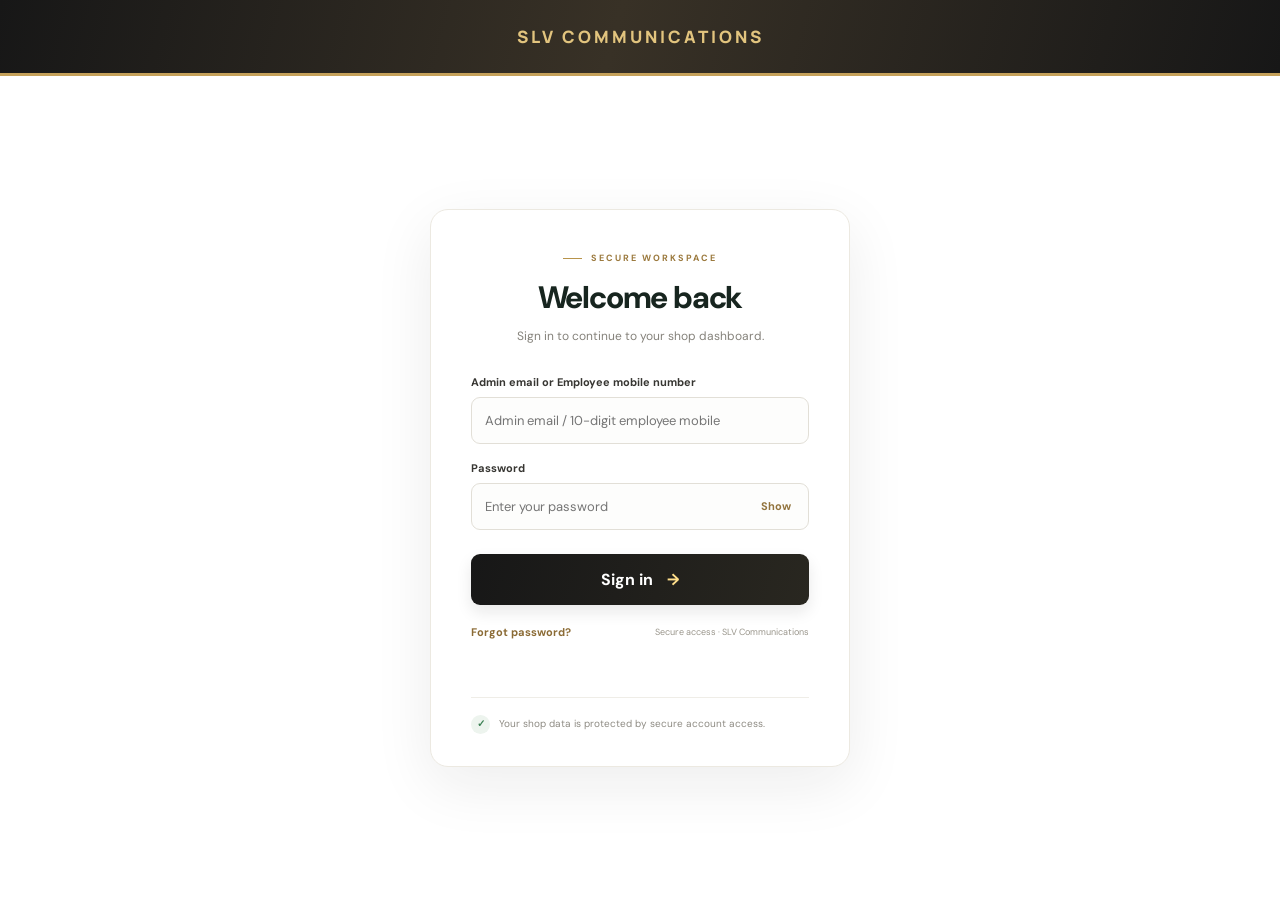
==== index.html @ f5cad755 "Refresh app.js cache version for wallet checkbox UI" ====
<!doctype html>
<html lang="en">
<head>
  <meta charset="utf-8">
  <meta name="viewport" content="width=device-width, initial-scale=1">
  <meta name="theme-color" content="#087b59">
  <title>SLV Shop Manager</title>
  <link rel="preconnect" href="https://fonts.googleapis.com">
  <link rel="preconnect" href="https://fonts.gstatic.com" crossorigin>
  <link href="https://fonts.googleapis.com/css2?family=DM+Sans:wght@400;500;600;700&family=Manrope:wght@500;600;700;800&display=swap" rel="stylesheet">
  <link rel="stylesheet" href="./styles.css">
</head>
<body>
  <main id="login-screen" class="login-shell">
    <section class="login-brand">
      <div class="brand-mark"><span class="brand-line"></span><span>SLV COMMUNICATIONS</span><span class="brand-line"></span></div>
      <div class="brand-copy">
        <div class="eyebrow">SHOP MANAGEMENT SYSTEM</div>
        <h1>One workspace.<br><em>Every service.</em></h1>
        <p>A calmer, faster way to manage billing, wallets and daily shop operations.</p>
      </div>
      <div class="brand-foot">BUILT FOR EVERYDAY BUSINESS</div>
    </section>
    <div class="login-topbar"><span>SLV COMMUNICATIONS</span></div>
    <section class="login-panel">
      <form id="login-form" class="login-card">
        <div class="eyebrow">SECURE WORKSPACE</div>
        <h2>Welcome back</h2>
        <p class="muted">Sign in to continue to your shop dashboard.</p>
        <label for="email">Admin email or Employee mobile number</label>
        <input id="email" type="text" inputmode="text" autocomplete="username" placeholder="Admin email / 10-digit employee mobile" required>
        <label for="password">Password</label>
        <div class="password-wrap"><input id="password" type="password" autocomplete="current-password" placeholder="Enter your password" required><button type="button" id="toggle-password" aria-label="Show password">Show</button></div>
        <button class="primary-btn" type="submit" id="login-btn">Sign in <span>→</span></button>
        <div class="login-actions"><button type="button" id="forgot-password-btn" class="link-btn">Forgot password?</button><span>Secure access · SLV Communications</span></div>
        <div id="login-message" class="message" role="status"></div>
        <div class="login-note">Your shop data is protected by secure account access.</div>
      </form>
    </section>
  </main>

  <main id="app-screen" class="app-shell hidden">
    <aside class="sidebar">
      <div class="sidebar-brand"><div class="brand-symbol">S</div><div><strong>SLV COMMUNICATIONS</strong><small>SHOP MANAGEMENT</small></div></div>
      <div class="nav-label">WORKSPACE</div>
      <button class="nav-item active" data-view="overview"><span>⌂</span> Overview</button>
      <button class="nav-item" data-view="billing"><span>▤</span> Quick Billing</button>
      <button class="nav-item" data-view="quicklinks"><span>↗</span> Quick Links</button>
      <button class="nav-item" data-view="panforms"><span>▧</span> PAN Applications</button>
      <button class="nav-item" data-view="services"><span>▦</span> Services</button>
      <button class="nav-item admin-only" data-view="printoutrates"><span>₹</span> Printout & Xerox Rates</button>
      <div class="nav-label nav-gap">MANAGEMENT</div>
      <button class="nav-item admin-only" data-view="wallets"><span>◉</span> Wallets</button>
      <button class="nav-item admin-only" data-view="employees"><span>♙</span> Employees</button>
      <button class="nav-item admin-only" data-view="walletaccess"><span>◉</span> Wallet Access</button>
      <button class="nav-item admin-only" data-view="reports"><span>▥</span> Reports</button>
      <div class="nav-label nav-gap">SHOP OPERATIONS</div>
      <button class="nav-item" data-view="drawers"><span>▣</span> Cash Drawers</button>
      <button class="nav-item" data-view="attendance"><span>◷</span> Attendance</button>
      <button class="nav-item" data-view="leave"><span>▤</span> Leave</button>
      <button class="nav-item" data-view="payroll"><span>₹</span> Payroll</button>
      <button class="nav-item" data-view="incentives"><span>★</span> Incentives</button>
      <button class="nav-item" data-view="tasks"><span>☑</span> Work Reminders</button>
      <button class="nav-item" data-view="ucl"><span>⌑</span> UCL Codes</button>
      <button class="nav-item admin-only" data-view="announcements"><span>✦</span> Announcements</button>
      <button class="nav-item admin-only" data-view="inventory"><span>▧</span> Inventory</button>
      <button class="nav-item" data-view="expenses"><span>−</span> Expenses</button>
      <button class="nav-item admin-only" data-view="settlement"><span>▥</span> Night Settlement</button>
      <div class="sidebar-bottom"><div class="secure-dot"></div><span>Secure workspace</span></div>
    </aside>
    <section class="main-area">
      <header class="topbar">
        <div class="topbar-heading"><div class="topbar-brand"><span class="topbar-brand-mark">S</span><span>SLV COMMUNICATIONS</span></div><div><div class="eyebrow" id="greeting">GOOD DAY</div><h2 id="page-title">Overview</h2></div></div>
        <div class="user-area"><div class="user-meta"><strong id="user-name">Team member</strong><small id="user-role">Employee</small></div><div class="avatar" id="avatar">S</div><button id="change-password-btn" class="signout-btn">Change password</button><button id="signout-btn" class="signout-btn">Sign out</button></div>
      </header>
      <section id="overview-view" class="view">
        <div class="welcome-row"><div><h1>Your shop, <span>in control.</span></h1><p>Here’s a clear view of today’s operations.</p></div><div class="date-chip" id="today-date"></div></div>
        <div id="employee-announcements" class="employee-announcements"></div>
        <div id="employee-task-reminders" class="employee-announcements"></div>
        <div id="employee-wallets" class="employee-announcements"></div>
        <div id="wallet-alerts" class="employee-announcements"></div>
        <div class="stat-grid">
          <article class="stat-card"><div class="stat-top"><span>Today’s bills</span><span class="stat-icon">▤</span></div><strong id="today-bill-count">0</strong><small id="today-bill-caption">Your billing activity today</small></article>
          <article class="stat-card"><div class="stat-top"><span>Cash position</span><span class="stat-icon">₹</span></div><strong id="cash-position">₹0.00</strong><small id="cash-position-caption">Shop Cash wallet balance</small></article>
          <article class="stat-card"><div class="stat-top"><span>Services active</span><span class="stat-icon">▦</span></div><strong id="service-count">0</strong><small>Available in your workspace</small></article>
        </div>
        <div class="section-heading"><div><h3>Service categories</h3><p>Choose a category to view its services.</p></div></div>
        <div id="category-grid" class="category-grid"><div class="loading-card">Loading categories…</div></div>
        <div class="section-heading service-heading"><div><h3>Services</h3><p id="service-subtitle">Select a category to get started.</p></div><input id="service-search" class="search-input" type="search" placeholder="Search services"></div>
        <div id="service-list" class="service-list"><div class="empty-state">Choose a category above to view services.</div></div>
      </section>
      <section id="other-view" class="view hidden"><div class="empty-panel"><div class="empty-icon">✦</div><h2 id="other-title">Coming next</h2><p>This workspace is being built in focused modules. Your existing website remains untouched.</p></div></section>
    </section>
  </main>

  <section id="password-dialog" class="password-dialog hidden" role="dialog" aria-modal="true" aria-labelledby="password-dialog-title">
    <form id="password-form" class="password-dialog-card">
      <button type="button" id="password-dialog-close" class="dialog-close" aria-label="Close">×</button>
      <div class="eyebrow">ACCOUNT SECURITY</div>
      <h2 id="password-dialog-title">Change password</h2>
      <p id="password-dialog-copy">Verify your current password, then choose a new secure password.</p>
      <label id="current-password-label">Current password<input id="current-password" type="password" autocomplete="current-password" minlength="8"></label>
      <label>New password<input id="new-password" type="password" autocomplete="new-password" minlength="8" required></label>
      <label>Confirm new password<input id="confirm-password" type="password" autocomplete="new-password" minlength="8" required></label>
      <div id="password-dialog-message" class="message" role="status"></div>
      <button class="primary-btn" type="submit" id="password-save-btn">Update password</button>
    </form>
  </section>
  <script>
    window.__slvModuleErrors = [];
    window.addEventListener("error", function(e) {
      window.__slvModuleErrors.push(e.message || "Script loading error");
      var box = document.getElementById("login-message");
      if (box) { box.textContent = "Website script error: " + (e.message || "Unable to load app.js") + ". Refresh the page."; box.style.color = "#b33b34"; }
    });
    window.addEventListener("unhandledrejection", function(e) {
      var reason = e.reason && e.reason.message ? e.reason.message : String(e.reason || "Unknown error");
      window.__slvModuleErrors.push(reason);
      var box = document.getElementById("login-message");
      if (box) { box.textContent = "Website startup error: " + reason; box.style.color = "#b33b34"; }
    });
    window.setTimeout(function() {
      if (!window.__slvAppReady) {
        var box = document.getElementById("login-message");
        if (box && !box.textContent) { box.textContent = "Website app did not start. Please refresh; if it repeats, send this screen to support."; box.style.color = "#b33b34"; }
      }
    }, 5000);
  </script>
  <script src="https://cdn.sheetjs.com/xlsx-0.20.3/package/dist/xlsx.full.min.js"></script>
  <script type="module" src="./app.js?v=86bd81d"></script>
</body>
</html>
---- styles.css ----
/* Form 93 live HTML overlay: centered character cells over the official PDF page image */
.pan-html-page{position:relative;width:min(100%,794px);height:auto;aspect-ratio:595/842;background:#fff;box-shadow:0 3px 18px #0005;overflow:hidden;flex:none}
.pan-html-page-bg{position:absolute;inset:0;width:100%;height:100%;display:block}
.pan-html-overlay{position:absolute;inset:0;pointer-events:none}
.pan-html-char,.pan-html-mark,.pan-html-text,.pan-html-space-marker{position:absolute;display:flex;align-items:center;justify-content:center;box-sizing:border-box;font-family:Arial,Helvetica,sans-serif;font-weight:500;line-height:1;color:#111;white-space:nowrap;overflow:hidden}
.pan-html-char{text-transform:uppercase}
.pan-html-mark{font-weight:700}
.pan-html-photo{position:absolute;background-size:100% 100%;background-position:center;background-repeat:no-repeat}
@media(max-width:600px){.pan-html-page{width:100%}}
@media print{
 .pan-html-page{position:relative;width:210mm!important;height:297mm!important;aspect-ratio:auto!important;page-break-after:always;box-shadow:none;overflow:hidden}
 .pan-html-page:last-child{page-break-after:auto}
 .pan-html-page-bg{position:absolute;inset:0;width:100%;height:100%}
 .pan-html-overlay{position:absolute;inset:0}
 .pan-html-char,.pan-html-mark,.pan-html-text,.pan-html-space-marker{position:absolute;display:flex;align-items:center;justify-content:center;line-height:1}
 .pan-html-photo{position:absolute;background-size:100% 100%;background-repeat:no-repeat}
}
:root{--ink:#171717;--muted:#777;--gold:#b8944b;--gold-soft:#f5efdf;--line:#e9e7e1;--paper:#fff;--canvas:#f7f7f5;--green:#27865e}*{box-sizing:border-box}body{margin:0;background:var(--canvas);color:var(--ink);font-family:"DM Sans",sans-serif}button,input{font:inherit}.hidden{display:none!important}.login-shell{min-height:100vh;display:grid;grid-template-columns:1.02fr .98fr;background:#fff}.login-brand{background:#141414;color:#fff;padding:34px clamp(28px,6vw,88px);display:flex;flex-direction:column;justify-content:space-between;min-height:100vh}.brand-mark{font-family:"Manrope",sans-serif;display:flex;align-items:center;gap:14px;color:#d2b36e;font:700 12px "DM Sans",sans-serif;letter-spacing:2.3px;white-space:nowrap}.brand-line{height:1px;background:#a88748;flex:1;max-width:95px}.brand-copy{max-width:560px;margin:70px 0}.eyebrow{font-size:10px;letter-spacing:2px;font-weight:700;color:var(--gold)}.brand-copy h1{font-family:"Manrope",sans-serif;font:800 clamp(42px,5vw,68px)/1.08 "DM Sans",sans-serif;letter-spacing:-2.8px;margin:20px 0}.brand-copy h1 em{font-style:normal;color:#c9a45d}.brand-copy p{color:#b7b7b7;font-size:15px;line-height:1.8;max-width:390px}.brand-foot{font-size:9px;letter-spacing:2px;color:#777}.login-panel{display:grid;place-items:center;padding:32px}.login-card{width:min(100%,390px)}.small-logo{font-family:"Manrope",sans-serif;font:800 19px "DM Sans";letter-spacing:1px;margin-bottom:55px}.small-logo span{color:var(--gold);font-size:11px;letter-spacing:2px;margin-left:6px}.login-card h2{font-family:"Manrope",sans-serif;font:800 32px "DM Sans";letter-spacing:-1px;margin:12px 0 7px}.muted{color:var(--muted);font-size:13px;margin:0 0 32px}.login-card label{display:block;font-size:12px;font-weight:700;margin:18px 0 8px}.login-card input,.search-input{width:100%;border:1px solid #deddd8;background:#fff;border-radius:9px;padding:14px 13px;outline:none;font-size:13px}.login-card input:focus,.search-input:focus{border-color:var(--gold);box-shadow:0 0 0 3px #b8944b18}.password-wrap{position:relative}.password-wrap input{padding-right:60px}.password-wrap button{position:absolute;right:12px;top:50%;transform:translateY(-50%);border:0;background:none;color:#777;font-size:11px;cursor:pointer}.primary-btn{margin-top:25px;width:100%;border:0;border-radius:9px;background:#171717;color:#fff;padding:15px;font-weight:700;cursor:pointer;display:flex;justify-content:center;gap:14px}.primary-btn:hover{background:#303030}.primary-btn span{color:#d4b36b}.message{min-height:20px;color:#b33b34;font-size:12px;margin-top:12px}.login-note{border-top:1px solid var(--line);padding-top:18px;margin-top:24px;color:#999;font-size:11px}.app-shell{min-height:100vh;display:grid;grid-template-columns:245px 1fr}.sidebar{background:#171717;color:#fff;padding:26px 17px;display:flex;flex-direction:column;min-height:100vh}.sidebar-brand{display:flex;align-items:center;gap:11px;padding:0 10px 34px}.brand-symbol{width:36px;height:36px;border:1px solid #a9874a;color:#d3b16b;border-radius:10px;display:grid;place-items:center;font:800 20px "DM Sans"}.sidebar-brand strong{display:block;font:800 17px "DM Sans";letter-spacing:1px}.sidebar-brand small{font-size:8px;letter-spacing:1.5px;color:#aaa}.nav-label{font-size:9px;color:#777;letter-spacing:1.6px;padding:0 12px 10px;font-weight:700}.nav-gap{margin-top:26px}.nav-item{border:0;background:transparent;color:#aaa;text-align:left;padding:12px;border-radius:8px;font-size:12px;cursor:pointer;margin:2px 0}.nav-item span{display:inline-block;width:25px;color:#c5a45f;font-size:16px}.nav-item.active,.nav-item:hover{background:#292929;color:#fff}.sidebar-bottom{margin-top:auto;border-top:1px solid #303030;padding:17px 10px 0;display:flex;align-items:center;gap:8px;font-size:10px;color:#888}.secure-dot{width:7px;height:7px;border-radius:50%;background:#3eb17b}.main-area{min-width:0}.topbar{height:88px;background:#fff;border-bottom:1px solid var(--line);padding:0 clamp(22px,4vw,54px);display:flex;align-items:center;justify-content:space-between}.topbar .eyebrow{font-size:8px}.topbar h2{font:700 18px "DM Sans";margin:4px 0}.user-area{display:flex;align-items:center;gap:12px}.user-meta{text-align:right}.user-meta strong{display:block;font-size:11px}.user-meta small{color:#888;font-size:10px;text-transform:capitalize}.avatar{width:34px;height:34px;border-radius:50%;background:var(--gold-soft);color:#8b6c30;display:grid;place-items:center;font-weight:700}.signout-btn{border:1px solid var(--line);background:white;border-radius:7px;padding:8px 11px;font-size:10px;cursor:pointer}.view{padding:36px clamp(22px,4vw,54px) 60px;max-width:1500px;margin:auto}.welcome-row{display:flex;justify-content:space-between;align-items:end;margin-bottom:28px}.welcome-row h1{font:800 clamp(25px,3vw,34px) "DM Sans";letter-spacing:-1.4px;margin:0 0 8px}.welcome-row h1 span{color:var(--gold)}.welcome-row p,.section-heading p{font-size:12px;color:#888;margin:0}.date-chip{font-size:11px;color:#777;background:#fff;border:1px solid var(--line);padding:9px 12px;border-radius:8px}.stat-grid{display:grid;grid-template-columns:repeat(3,minmax(0,1fr));gap:14px;margin-bottom:36px}.stat-card{background:#fff;border:1px solid var(--line);border-radius:12px;padding:18px 19px;min-height:125px}.stat-top{display:flex;justify-content:space-between;color:#777;font-size:11px}.stat-icon{width:26px;height:26px;display:grid;place-items:center;background:var(--gold-soft);border-radius:7px;color:#987638}.stat-card strong{display:block;font:800 24px "DM Sans";margin:11px 0 3px}.stat-card small{color:#999;font-size:10px}.section-heading{display:flex;align-items:end;justify-content:space-between;margin:0 0 15px}.section-heading h3{font:700 16px "DM Sans";margin:0 0 5px}.category-grid{display:grid;grid-template-columns:repeat(3,minmax(0,1fr));gap:12px}.category-card{border:1px solid #e5e2da;background:#fff;border-radius:11px;padding:16px;display:flex;align-items:center;gap:12px;text-align:left;cursor:pointer;transition:border-color .16s,transform .16s}.category-card:hover,.category-card.selected{border-color:var(--gold);transform:translateY(-1px)}.category-icon{width:38px;height:38px;display:grid;place-items:center;border-radius:9px;background:#f6f2e8;color:#927238;font-size:17px}.category-card strong{font-size:12px;display:block}.category-card small{font-size:10px;color:#999;display:block;margin-top:4px}.service-heading{margin-top:32px}.search-input{max-width:230px;padding:10px 12px}.service-list{display:grid;grid-template-columns:repeat(3,minmax(0,1fr));gap:10px}.service-item{border:1px solid var(--line);background:#fff;border-radius:9px;padding:13px 14px;font-size:12px;display:flex;justify-content:space-between;align-items:center}.service-item span{color:#b08c4b}.empty-state,.loading-card{grid-column:1/-1;background:#fff;border:1px dashed #dedbd3;border-radius:10px;padding:22px;text-align:center;color:#999;font-size:12px}.empty-panel{background:#fff;border:1px solid var(--line);border-radius:14px;padding:55px 25px;text-align:center;margin-top:25px}.empty-icon{font-size:28px;color:var(--gold)}.empty-panel h2{font:700 22px "DM Sans"}.empty-panel p{color:#888;font-size:12px}.admin-only{display:none}.admin-mode .admin-only{display:block}@media(max-width:850px){.app-shell{grid-template-columns:76px 1fr}.sidebar{padding:22px 10px}.sidebar-brand{padding:0 8px 30px}.sidebar-brand>div:last-child,.nav-label,.nav-item:not(span),.sidebar-bottom span{font-size:0}.nav-item{font-size:0;text-align:center;padding:12px 4px}.nav-item span{font-size:17px;width:auto}.sidebar-bottom{justify-content:center}.sidebar-bottom span{display:none}.category-grid,.service-list{grid-template-columns:repeat(2,minmax(0,1fr))}}@media(max-width:600px){.login-shell{grid-template-columns:1fr}.login-brand{min-height:auto;padding:25px 24px 20px}.brand-copy{margin:55px 0 45px}.brand-copy h1{font-size:43px}.brand-foot{display:none}.login-panel{padding:35px 24px}.small-logo{margin-bottom:35px}.app-shell{grid-template-columns:1fr}.sidebar{min-height:auto;height:62px;position:sticky;top:0;z-index:5;flex-direction:row;align-items:center;padding:7px 12px;gap:4px}.sidebar-brand{padding:0 7px;margin-right:auto}.brand-symbol{width:32px;height:32px}.sidebar-brand strong{font-size:14px}.sidebar-brand small{font-size:7px}.nav-label,.nav-gap,.sidebar-bottom{display:none}.nav-item{margin:0;padding:9px 10px}.nav-item span{font-size:16px}.topbar{height:72px;padding:0 16px}.topbar h2{font-size:16px}.user-area{gap:7px}.user-meta{display:none}.signout-btn{padding:7px 8px}.view{padding:25px 16px 45px}.welcome-row{align-items:start;gap:10px;flex-direction:column}.welcome-row h1{font-size:27px}.stat-grid{grid-template-columns:1fr;gap:9px;margin-bottom:28px}.stat-card{min-height:100px}.category-grid{grid-template-columns:1fr 1fr;gap:8px}.category-card{padding:12px 9px;gap:8px}.category-icon{width:32px;height:32px;flex:none}.category-card strong{font-size:10px}.category-card small{font-size:9px}.section-heading{align-items:start;gap:10px;flex-direction:column}.search-input{max-width:none}.service-list{grid-template-columns:1fr 1fr;gap:7px}.service-item{padding:11px 9px;font-size:10px}}
.admin-module-head{display:flex;justify-content:space-between;align-items:end;gap:16px;margin:0 0 20px}.admin-module-head h2{font:800 25px "DM Sans";margin:7px 0}.admin-module-head p,.admin-editor-head p{font-size:12px;color:#888;margin:0}.admin-add-btn{width:auto;margin:0;padding:11px 17px;white-space:nowrap}.admin-module-stats{display:grid;grid-template-columns:repeat(3,minmax(0,1fr));gap:12px;margin-bottom:20px}.admin-module-stats>div{background:#fff;border:1px solid var(--line);border-radius:10px;padding:15px}.admin-module-stats small{display:block;color:#888;font-size:10px}.admin-module-stats strong{display:block;font:800 22px "DM Sans";margin-top:7px}.admin-table-wrap,.admin-editor{background:#fff;border:1px solid var(--line);border-radius:12px;padding:18px;margin:18px 0}.admin-table-head,.admin-editor-head{display:flex;justify-content:space-between;align-items:center;gap:12px;margin-bottom:15px}.admin-table-head h3,.admin-editor-head h3{font:700 15px "DM Sans";margin:0}.admin-service-row{display:grid;grid-template-columns:minmax(140px,1.5fr) minmax(140px,1fr) auto;align-items:center;gap:12px;border-top:1px solid var(--line);padding:13px 0}.admin-service-main strong,.admin-service-main small{display:block}.admin-service-main strong{font-size:12px}.admin-service-main small{font-size:10px;color:#888;margin-top:4px}.admin-service-meta{display:flex;flex-direction:column;gap:6px;font-size:10px;color:#888}.status-pill{display:inline-flex;width:max-content;border-radius:20px;padding:4px 8px;font-size:9px}.is-active{background:#e9f5ee;color:#28764d}.is-inactive{background:#f4eeee;color:#995454}.admin-service-actions{display:flex;gap:6px}.admin-service-actions button,.text-btn{border:1px solid var(--line);background:#fff;border-radius:7px;padding:7px 9px;font-size:10px;cursor:pointer}.admin-service-actions button:hover,.text-btn:hover{border-color:var(--gold)}.service-form{display:grid;gap:13px}.service-form label{display:grid;gap:6px;font-size:11px;font-weight:700;color:#555}.service-form input:not([type=checkbox]),.service-form select,.service-form textarea{width:100%;border:1px solid #deddd8;border-radius:8px;padding:10px 11px;font:12px "DM Sans";background:#fff;color:#222;min-width:0}.service-form textarea{resize:vertical;font-family:ui-monospace,monospace;font-size:11px}.admin-form-grid{display:grid;grid-template-columns:repeat(3,minmax(0,1fr));gap:12px}.wallet-map-box{border:1px solid var(--line);border-radius:9px;padding:13px}.wallet-map-box>strong{font-size:12px}.wallet-map-box>p{font-size:10px;color:#888;margin:4px 0 12px}.wallet-choice-grid{display:grid;grid-template-columns:repeat(3,minmax(0,1fr));gap:8px}.wallet-choice{display:flex!important;align-items:center;gap:8px;border:1px solid var(--line);border-radius:7px;padding:9px;cursor:pointer}.wallet-choice input{accent-color:var(--gold)}.wallet-choice span{font-size:10px}.wallet-choice small{display:block;color:#999;font-size:9px;margin-top:2px}.inline-check{display:flex!important;align-items:center;grid-template-columns:auto 1fr!important;width:max-content}.inline-check input{accent-color:var(--gold)}.admin-form-actions{display:flex;justify-content:flex-end;gap:9px;align-items:center}.admin-form-actions .primary-btn{width:auto;margin:0;padding:10px 18px}.admin-editor-head{margin-bottom:18px}@media(max-width:750px){.admin-form-grid{grid-template-columns:1fr}.wallet-choice-grid{grid-template-columns:repeat(2,minmax(0,1fr))}.admin-service-row{grid-template-columns:1fr auto}.admin-service-meta{grid-column:1}.admin-service-actions{grid-column:2;grid-row:1/3;flex-direction:column}.admin-module-head{align-items:start;flex-direction:column}.admin-module-stats{grid-template-columns:1fr 1fr}.admin-module-stats>div:last-child{grid-column:1/-1}}@media(max-width:450px){.admin-table-wrap,.admin-editor{padding:12px}.wallet-choice-grid{grid-template-columns:1fr}.admin-module-stats{grid-template-columns:1fr 1fr}}

.admin-module-head select{border:1px solid var(--line);border-radius:8px;background:#fff;padding:10px 12px;font:11px "DM Sans";min-width:130px}
.admin-editor>h3,.admin-table-wrap>h3{font:700 15px "DM Sans";margin:0 0 14px}

.billing-editor{padding:18px}.billing-top,.billing-payment{display:grid;grid-template-columns:repeat(3,minmax(0,1fr));gap:12px;margin-bottom:16px}.billing-top label,.billing-payment label{display:grid;gap:6px;font-size:11px;font-weight:700;color:#555}.billing-top input,.billing-payment input,.billing-payment select{width:100%;border:1px solid #deddd8;border-radius:8px;padding:10px 11px;font:12px "DM Sans";background:#fff}.billing-row{border:1px solid var(--line);border-radius:10px;padding:13px;margin:12px 0;background:#fff}.billing-row-head{display:flex;justify-content:space-between;font-size:12px;margin-bottom:10px}.billing-row-total{font-weight:800;color:#8b6c30}.billing-row-fields{display:grid;grid-template-columns:repeat(3,minmax(0,1fr));gap:10px}.billing-row-fields label{display:grid;gap:5px;font-size:10px;color:#666}.billing-row-fields input,.billing-row-fields select{width:100%;min-width:0;border:1px solid #deddd8;border-radius:7px;padding:9px;font:11px "DM Sans";background:#fff}.billing-row-result{font-size:10px;color:#777;margin-top:10px}.billing-totals{display:grid;grid-template-columns:repeat(3,minmax(0,1fr));gap:10px;background:#f8f6f0;padding:14px;border-radius:9px;margin:16px 0}.billing-totals small{display:block;color:#777;font-size:10px}.billing-totals strong{display:block;font:800 17px "DM Sans";margin-top:5px}.billing-change{font:700 14px "DM Sans";text-align:right;margin:12px 0;color:#28764d}@media(max-width:650px){.billing-top,.billing-payment{grid-template-columns:1fr 1fr}.billing-row-fields{grid-template-columns:1fr 1fr}.billing-totals{grid-template-columns:1fr 1fr}.billing-totals>div:last-child{grid-column:1/-1}}
#bill-edit-editor textarea{width:100%;border:1px solid #deddd8;border-radius:8px;padding:12px;font:11px ui-monospace,monospace;resize:vertical;min-height:220px}#bill-edit-editor .service-form{display:grid;gap:8px;font-size:11px;font-weight:700;color:#555}

/* Operations module controls */
.denomination-grid{display:grid;grid-template-columns:repeat(3,minmax(0,1fr));gap:10px;margin:14px 0}
.denomination-grid label{display:flex;align-items:center;justify-content:space-between;gap:8px;padding:10px;border:1px solid #dedede;border-radius:8px;font-weight:600}
.denomination-grid input{width:84px;min-width:0;padding:8px;border:1px solid #d5d5d5;border-radius:6px}
#op-close-editor .admin-editor,#drawer-close-editor .admin-editor{margin-top:16px}
@media(max-width:640px){.denomination-grid{grid-template-columns:repeat(2,minmax(0,1fr))}.denomination-grid label{font-size:13px}}


.quick-link-editor{margin:18px 0;padding:20px}
.quick-link-form{display:grid;grid-template-columns:repeat(3,minmax(0,1fr)) auto;gap:12px;align-items:end}
.quick-link-form label{display:flex;flex-direction:column;gap:7px;font-size:13px;font-weight:600}
.quick-link-form input{width:100%;min-width:0;padding:11px 12px;border:1px solid #d8d8d8;border-radius:8px;background:#fff;color:#171717}
.quick-link-grid{display:grid;grid-template-columns:repeat(auto-fill,minmax(230px,1fr));gap:14px;margin-top:20px}
.quick-link-card{display:flex;flex-wrap:wrap;align-items:center;gap:12px;padding:17px;border:1px solid #dedede;border-radius:12px;background:#fff}
.quick-link-mark{width:40px;height:40px;display:grid;place-items:center;border:1px solid #c9a34c;border-radius:10px;color:#9a772d;font-size:22px}
.quick-link-info{display:flex;flex:1;min-width:120px;flex-direction:column;gap:4px}
.quick-link-info strong{font-size:14px}.quick-link-info small,.quick-link-admin{color:#777;font-size:12px}
.quick-link-open{display:inline-flex;align-items:center;justify-content:center;text-decoration:none;padding:9px 13px;font-size:12px}
.quick-link-admin{width:100%;display:flex;align-items:center;gap:8px;flex-wrap:wrap;padding-top:10px;border-top:1px solid #eee}
.quick-link-admin span{margin-right:auto}
.quick-link-admin button{padding:6px 10px;border:1px solid #ccc;border-radius:7px;background:#fff;color:#222;font-size:12px}
.quick-link-admin .danger-btn{border-color:#d7a5a2;color:#a33}
.quick-link-note{margin-top:18px;padding:14px 16px;border:1px solid #e5e0d5;border-radius:10px;color:#666;font-size:13px;line-height:1.6}
@media(max-width:760px){.quick-link-form{grid-template-columns:1fr}.quick-link-grid{grid-template-columns:1fr}}


.pan-tabs{display:flex;gap:9px;flex-wrap:wrap;margin:16px 0}
.pan-tabs button,.pan-record button{border:1px solid #cfcfcf;background:#fff;color:#222;border-radius:8px;padding:10px 13px;cursor:pointer}
.pan-entry-form,.pan-section{display:flex;flex-direction:column;gap:14px}
.pan-section{padding:18px;margin:14px 0;border:1px solid #e1e1e1;border-radius:12px;background:#fff}
.pan-section h3{margin:0;font-size:16px}
.pan-section p{margin:0;color:#777;font-size:13px}
.pan-grid{display:grid;grid-template-columns:repeat(2,minmax(0,1fr));gap:12px}
.pan-grid label{display:flex;flex-direction:column;gap:6px;font-size:13px;font-weight:600}
.pan-grid input,.pan-grid select,.pan-search-row input{width:100%;min-width:0;padding:10px 11px;border:1px solid #d5d5d5;border-radius:8px;background:#fff;color:#171717}
.pan-form-actions{display:flex;gap:10px;flex-wrap:wrap}
.pan-upload-previews{display:flex;gap:12px}.pan-upload-previews img{max-width:100px;max-height:100px;object-fit:contain;border:1px solid #ddd}
.pan-search-row{display:flex;gap:8px;margin:15px 0}.pan-record{display:flex;align-items:center;justify-content:space-between;gap:12px;padding:13px;border-bottom:1px solid #eee;flex-wrap:wrap}.pan-record small{display:block;color:#777;margin-top:4px}
#pan-message{font-size:13px;color:#28784e}
@media(max-width:680px){.pan-grid{grid-template-columns:1fr}.pan-search-row{flex-direction:column}.pan-record{align-items:flex-start}}


.employee-announcements{margin:18px 0 22px}
.announcement-heading{display:flex;align-items:center;justify-content:space-between;margin-bottom:12px}
.announcement-heading h3{margin:3px 0 0;font-size:18px}
.announcement-list{display:grid;grid-template-columns:repeat(auto-fit,minmax(250px,1fr));gap:12px}
.announcement-card,.announcement-admin-row{display:flex;gap:12px;align-items:flex-start;padding:15px;border:1px solid #e3dfd5;border-radius:12px;background:#fff}
.wallet-low-balance{border:2px solid #dc2626!important;background:#fff0f0!important;animation:walletLowBalanceBlink 1s ease-in-out infinite;color:#991b1b}
.wallet-low-balance .announcement-copy strong,.wallet-low-balance .admin-service-main strong,.wallet-low-balance .admin-service-meta strong{color:#b91c1c!important}
.wallet-low-balance .announcement-copy p,.wallet-low-balance .admin-service-main small{color:#991b1b!important}
@keyframes walletLowBalanceBlink{0%,100%{background:#fff0f0;box-shadow:0 0 0 0 rgba(220,38,38,.10)}50%{background:#fecaca;box-shadow:0 0 0 4px rgba(220,38,38,.16)}}
@media(prefers-reduced-motion:reduce){.wallet-low-balance{animation:none;background:#fecaca!important;border-color:#b91c1c!important}}
.announcement-icon{width:38px;height:38px;flex:0 0 38px;display:grid;place-items:center;border-radius:10px;background:#f4f0e7;font-size:19px}
.announcement-copy{min-width:0;flex:1}
.announcement-type{font-size:10px;font-weight:800;letter-spacing:.07em;text-transform:uppercase;color:#97732f;margin-bottom:5px}
.announcement-copy strong{display:block;font-size:14px;color:#191919}
.announcement-copy p{margin:5px 0 0;font-size:13px;line-height:1.55;color:#555;white-space:normal;overflow-wrap:anywhere}
.announcement-editor{margin:18px 0;padding:20px}
.announcement-form{display:grid;grid-template-columns:repeat(2,minmax(0,1fr));gap:13px}
.announcement-form label{display:flex;flex-direction:column;gap:6px;font-size:13px;font-weight:600}
.announcement-form input,.announcement-form select,.announcement-form textarea{width:100%;min-width:0;padding:10px 11px;border:1px solid #d6d6d6;border-radius:8px;background:#fff;color:#171717;font:inherit}
.announcement-form label:nth-child(4),.announcement-form label:nth-child(5),.announcement-form label:nth-child(6){grid-column:auto}
.announcement-actions{display:flex;gap:9px;align-items:center;flex-wrap:wrap}
.announcement-admin-list{margin-top:22px}
.announcement-admin-list h3{margin-bottom:12px}
.announcement-admin-row{margin-bottom:10px}
.announcement-row-actions{display:flex;gap:6px;flex-wrap:wrap}
.announcement-row-actions button{padding:7px 10px;border:1px solid #ccc;border-radius:7px;background:#fff;color:#222;font-size:12px}
.announcement-row-actions .danger-btn{color:#a33;border-color:#d7a5a2}
@media(max-width:680px){.announcement-form{grid-template-columns:1fr}.announcement-form label,.announcement-form label:nth-child(n){grid-column:1}.announcement-admin-row{flex-wrap:wrap}.announcement-row-actions{width:100%}}


.finance-period-label{margin:8px 0 14px;color:#777;font-size:13px}
.finance-kpi-grid{display:grid;grid-template-columns:repeat(auto-fit,minmax(175px,1fr));gap:12px;margin:12px 0}
.finance-kpi{padding:17px;border:1px solid #e2e2e2;border-radius:12px;background:#fff;min-width:0}
.finance-kpi small,.finance-secondary-stats small{display:block;color:#777;font-size:12px}
.finance-kpi strong{display:block;font-size:clamp(18px,2vw,25px);margin:9px 0 5px;overflow-wrap:anywhere}
.finance-kpi span{font-size:11px;color:#777}
.finance-progress{height:7px;border-radius:8px;background:#eee;margin-top:12px;overflow:hidden}
.finance-progress i{display:block;height:100%;width:0;background:#b99445;border-radius:8px;transition:width .2s}
.finance-secondary-stats{display:grid;grid-template-columns:1fr 1fr;gap:12px;margin:12px 0}
.finance-secondary-stats>div{padding:13px 16px;background:#f8f8f8;border:1px solid #e8e8e8;border-radius:10px}
.finance-secondary-stats strong{display:block;margin-top:5px;font-size:16px}
.finance-target-editor{margin:18px 0;padding:19px}
.finance-target-editor>p{font-size:13px;color:#777}
.finance-target-form{display:grid;grid-template-columns:1fr 1fr 1fr auto;gap:12px;align-items:end}
.finance-target-form label{display:flex;flex-direction:column;gap:6px;font-size:13px;font-weight:600}
.finance-target-form input,.finance-target-form select{width:100%;padding:10px 11px;border:1px solid #d5d5d5;border-radius:8px;background:#fff;color:#171717}
.finance-target-chips{display:flex;gap:8px;flex-wrap:wrap;margin-top:12px}
.finance-target-chips span{padding:7px 10px;border:1px solid #e1e1e1;border-radius:8px;font-size:11px;color:#666}
.finance-lower-grid{display:grid;grid-template-columns:1fr 1fr;gap:14px;margin:16px 0}
.finance-lower-grid .admin-table-wrap{min-width:0}
@media(max-width:900px){.finance-kpi-grid{grid-template-columns:repeat(2,minmax(0,1fr))}}
@media(max-width:640px){.finance-kpi-grid{grid-template-columns:1fr 1fr;gap:8px}.finance-kpi{padding:12px}.finance-secondary-stats,.finance-lower-grid{grid-template-columns:1fr}.finance-target-form{grid-template-columns:1fr}.finance-target-form button{width:100%}}


.festive-login-overlay{position:fixed;inset:0;z-index:10000;display:flex;align-items:center;justify-content:center;padding:18px;background:rgba(12,12,12,.72);backdrop-filter:blur(5px);animation:festiveFadeIn .22s ease}
.festive-login-modal{position:relative;width:min(520px,100%);max-height:min(82vh,720px);overflow:auto;padding:30px 26px 24px;border:1px solid #d6b76d;border-radius:18px;background:linear-gradient(145deg,#fffdf7,#fff 62%,#fbf4e6);box-shadow:0 24px 90px rgba(0,0,0,.32);text-align:center;animation:festivePopIn .28s ease}
.festive-popup-close{position:absolute;right:13px;top:10px;width:34px;height:34px;border:1px solid #e4d7b9;border-radius:50%;background:#fff;color:#333;font-size:23px;line-height:1;cursor:pointer}
.festive-popup-confetti{color:#b28b3e;font-size:26px;letter-spacing:12px;margin:3px 0 10px}
.festive-popup-eyebrow{font-size:10px;font-weight:800;letter-spacing:2px;color:#98732d}
.festive-login-modal h2{margin:10px 0 6px;color:#805d20;font-family:Georgia,serif;font-size:30px}
.festive-popup-subtitle{margin:0 auto 18px;max-width:360px;color:#71634a;font-size:13px;line-height:1.6}
.festive-popup-items{display:grid;gap:10px;text-align:left}
.festive-popup-item{padding:14px 16px;border:1px solid #eadfc8;border-radius:12px;background:rgba(255,255,255,.86)}
.festive-popup-date{font-size:10px;color:#9a7a3e;margin-bottom:4px}
.festive-popup-item h3{margin:0 0 6px;font-size:16px;color:#27231c}
.festive-popup-item p{margin:0;color:#615b50;font-size:13px;line-height:1.55;white-space:pre-wrap}
.festive-popup-ok{margin-top:18px;min-width:130px}
@keyframes festiveFadeIn{from{opacity:0}to{opacity:1}}
@keyframes festivePopIn{from{opacity:0;transform:translateY(12px) scale(.98)}to{opacity:1;transform:translateY(0) scale(1)}}
@media(max-width:520px){.festive-login-modal{padding:26px 17px 20px;border-radius:15px}.festive-login-modal h2{font-size:26px}}


/* SLV V2 professional refresh */
:root{--ink:#171717;--muted:#74716b;--gold:#c5a15a;--gold-soft:#f7f1e4;--line:#e9e4d9;--canvas:#f4f3f0;--green:#27865e}
body{background:radial-gradient(ellipse at 8% 0%,#fbf8f0 0,transparent 36%),var(--canvas);color:#20201e}
.login-shell{background:#faf9f6;grid-template-columns:minmax(0,1.04fr) minmax(390px,.96fr)}
.login-brand{position:relative;overflow:hidden;background:linear-gradient(145deg,#111 0%,#1c1b18 65%,#292319 100%);padding:clamp(28px,5vw,68px)}
.login-brand:after{content:"";position:absolute;width:440px;height:440px;border:1px solid rgba(202,169,101,.15);border-radius:50%;right:-160px;bottom:-220px;box-shadow:0 0 0 38px rgba(202,169,101,.035),0 0 0 78px rgba(202,169,101,.025)}
.brand-mark{position:relative;z-index:1;color:#d7b66f;letter-spacing:2.6px;font-size:11px}
.brand-line{background:linear-gradient(90deg,transparent,#c8a45f)}
.brand-copy{position:relative;z-index:1;max-width:570px}
.brand-copy h1{font-size:clamp(44px,5.3vw,74px);line-height:1.04;letter-spacing:-3.5px}
.brand-copy p{max-width:410px;font-size:15px;line-height:1.9;color:#c2beb5}
.brand-foot{position:relative;z-index:1;color:#a69b83}
.login-panel{background:linear-gradient(135deg,#fff 0%,#faf8f3 100%);padding:40px}
.login-card{width:min(100%,420px);padding:clamp(25px,3vw,42px);border:1px solid #ece7dc;border-radius:20px;background:#fff;box-shadow:0 22px 70px rgba(39,31,15,.08)}
.small-logo{margin-bottom:42px}
.login-card h2{font-size:35px;letter-spacing:-1.5px}
.login-card input{border-radius:11px;padding:15px}
.primary-btn{border-radius:11px;background:linear-gradient(110deg,#171717,#302a1e);box-shadow:0 9px 22px rgba(26,24,19,.12);transition:transform .18s,box-shadow .18s}
.primary-btn:hover{background:#24211b;transform:translateY(-1px);box-shadow:0 12px 26px rgba(26,24,19,.16)}
.login-actions{display:flex;align-items:center;justify-content:space-between;gap:10px;margin-top:14px}
.login-actions span{font-size:9px;color:#aaa}
.link-btn{border:0;background:transparent;padding:4px 0;color:#987638;font-size:11px;font-weight:700;cursor:pointer}
.link-btn:hover{text-decoration:underline}
.app-shell{grid-template-columns:258px minmax(0,1fr);background:#f4f3f0}
.sidebar{position:sticky;top:0;height:100vh;overflow:auto;background:linear-gradient(180deg,#171715,#211f1a);padding:28px 16px 20px}
.sidebar-brand{padding-bottom:30px;border-bottom:1px solid rgba(255,255,255,.08);margin-bottom:24px}
.brand-symbol{border-radius:11px;background:rgba(198,162,89,.09);box-shadow:inset 0 0 0 1px rgba(198,162,89,.08)}
.nav-label{font-size:9px;letter-spacing:1.8px;color:#9d9688}
.nav-item{display:flex;align-items:center;width:100%;min-height:42px;border:1px solid transparent;padding:10px 12px;font-size:12px;transition:background .15s,border-color .15s,color .15s}
.nav-item span{flex:0 0 25px}
.nav-item.active{background:linear-gradient(90deg,rgba(197,161,90,.19),rgba(197,161,90,.06));border-color:rgba(197,161,90,.18);color:#fff}
.nav-item.active span{color:#e0bd73}
.main-area{min-width:0}
.topbar{height:86px;position:sticky;top:0;z-index:4;background:rgba(255,255,255,.94);backdrop-filter:blur(14px);box-shadow:0 4px 20px rgba(28,25,18,.035);padding-inline:clamp(22px,4vw,58px)}
.topbar h2{font-size:19px;letter-spacing:-.3px}
.user-area{gap:10px}
.user-meta strong{font-size:12px}
.avatar{width:38px;height:38px;border:1px solid #e7d9b8;background:linear-gradient(145deg,#fbf6e9,#eee2c5);font-size:13px}
.signout-btn{border-radius:9px;padding:9px 12px;font-size:10px;transition:border-color .15s,background .15s}
.signout-btn:hover{border-color:#c4a15e;background:#fbf7ed}
.view{padding-top:38px}
.welcome-row h1{font-size:clamp(27px,3vw,38px);letter-spacing:-1.8px}
.stat-card{border-radius:15px;padding:20px;border-color:#eae5db;box-shadow:0 5px 18px rgba(30,26,17,.025);transition:transform .18s,box-shadow .18s}
.stat-card:hover{transform:translateY(-2px);box-shadow:0 12px 28px rgba(30,26,17,.06)}
.stat-card strong{font-size:27px}
.stat-icon{border-radius:9px;background:#f5efdf}
.category-card{border-radius:13px;padding:17px;border-color:#e9e4da;box-shadow:0 4px 14px rgba(30,26,17,.025)}
.category-card:hover,.category-card.selected{border-color:#c5a15a;box-shadow:0 9px 22px rgba(142,108,45,.08)}
.category-icon{border-radius:10px;background:linear-gradient(145deg,#faf5e9,#f1e7cf)}
.service-item{border-radius:10px;transition:border-color .15s,transform .15s}
.service-item:hover{border-color:#c5a15a;transform:translateY(-1px)}
.admin-table-wrap,.admin-editor,.finance-kpi,.announcement-card,.announcement-admin-row{border-radius:14px;box-shadow:0 5px 18px rgba(30,26,17,.025)}
.password-dialog{position:fixed;inset:0;z-index:12000;display:grid;place-items:center;padding:18px;background:rgba(13,13,12,.64);backdrop-filter:blur(6px)}
.password-dialog-card{position:relative;width:min(100%,430px);padding:30px;border:1px solid #e9dfc9;border-radius:18px;background:#fff;box-shadow:0 24px 90px rgba(0,0,0,.25)}
.password-dialog-card h2{margin:9px 0;font:800 25px "DM Sans";letter-spacing:-.8px}
.password-dialog-card p{margin:0 0 18px;color:#777;font-size:12px;line-height:1.6}
.password-dialog-card label{display:grid;gap:7px;margin:14px 0;font-size:11px;font-weight:700;color:#555}
.password-dialog-card input{width:100%;padding:12px;border:1px solid #dedbd3;border-radius:9px;font:13px "DM Sans"}
.password-dialog-card input:focus{outline:0;border-color:#c5a15a;box-shadow:0 0 0 3px #c5a15a20}
.dialog-close{position:absolute;right:13px;top:12px;width:30px;height:30px;border:1px solid #eee;border-radius:50%;background:#fff;color:#777;font-size:20px;cursor:pointer}
.password-dialog-card .primary-btn{width:100%;margin-top:8px}
@media(max-width:850px){.app-shell{grid-template-columns:78px minmax(0,1fr)}.sidebar{padding:22px 10px}.sidebar-brand{padding:0 8px 25px}.sidebar-brand>div:last-child{display:none}.nav-item{justify-content:center;padding:11px 5px}.nav-item span{flex:0 0 auto}.nav-label{font-size:0;padding:0}.nav-gap{margin-top:15px}}
@media(max-width:600px){.login-shell{grid-template-columns:1fr}.login-brand{min-height:265px;padding:23px 24px 18px}.brand-copy{margin:36px 0 28px}.brand-copy h1{font-size:39px}.brand-foot{display:none}.login-panel{padding:22px 16px 34px}.login-card{padding:25px 21px;border-radius:16px}.small-logo{margin-bottom:28px}.login-card h2{font-size:30px}.app-shell{grid-template-columns:1fr}.sidebar{height:66px;min-height:66px;overflow-x:auto;position:sticky;top:0;z-index:6;display:flex;flex-direction:row;align-items:center;gap:5px;padding:7px 9px}.sidebar-brand{flex:0 0 auto;padding:0 7px;margin:0 5px 0 0;border:0}.sidebar-brand>div:last-child{display:block}.sidebar-brand strong{font-size:12px}.sidebar-brand small{font-size:6px}.brand-symbol{width:30px;height:30px}.nav-label,.nav-gap,.sidebar-bottom{display:none}.nav-item{width:auto;min-width:42px;min-height:42px;flex:0 0 auto;margin:0;padding:9px 11px;font-size:0}.nav-item span{font-size:16px}.topbar{height:72px;position:relative;padding:0 14px}.topbar h2{font-size:15px}.user-area{gap:6px}.user-meta{display:none}.avatar{width:32px;height:32px}.signout-btn{padding:7px 8px;font-size:9px}.view{padding:23px 15px 40px}.stat-grid{gap:9px}.stat-card{padding:15px;border-radius:12px}.category-card{border-radius:11px}.login-actions{align-items:flex-start;flex-direction:column}.password-dialog-card{padding:25px 20px}}


/* SLV professional sign-in refresh — login screen only */
#login-screen.login-shell{
 position:relative;isolation:isolate;grid-template-columns:minmax(0,1.08fr) minmax(420px,.92fr);
 background:#f5f4f1;overflow:hidden
}
#login-screen .login-brand{
 position:relative;overflow:hidden;min-height:100vh;padding:42px clamp(30px,6vw,92px);
 background:radial-gradient(ellipse at 18% 78%,#29251d 0%,transparent 48%),linear-gradient(145deg,#101112 0%,#1b1b1a 58%,#111 100%);
 border-right:1px solid #2b2924
}
#login-screen .login-brand:before{
 content:"";position:absolute;width:480px;height:480px;border:1px solid #b8944b25;border-radius:50%;
 right:-190px;top:18%;box-shadow:0 0 0 42px #b8944b0b,0 0 0 86px #b8944b08;pointer-events:none
}
#login-screen .login-brand:after{
 content:"";position:absolute;left:0;right:0;bottom:0;height:4px;
 background:linear-gradient(90deg,#8d6b32,#e2c47e,#8d6b32)
}
#login-screen .brand-mark{position:relative;z-index:1;gap:17px;color:#d7b66e;font-size:11px;letter-spacing:2.8px}
#login-screen .brand-line{background:linear-gradient(90deg,transparent,#b8944b);max-width:105px}
#login-screen .brand-line:last-child{background:linear-gradient(90deg,#b8944b,transparent)}
#login-screen .brand-copy{position:relative;z-index:1;max-width:570px;margin:60px 0}
#login-screen .brand-copy .eyebrow{color:#d2b36e;font-size:10px;letter-spacing:2.5px}
#login-screen .brand-copy h1{font-size:clamp(43px,5.4vw,74px);line-height:1.06;letter-spacing:-3.2px;margin:22px 0}
#login-screen .brand-copy h1 em{color:#d6b56e}
#login-screen .brand-copy p{max-width:410px;color:#c0c0bd;font-size:14px;line-height:1.9}
#login-screen .brand-foot{position:relative;z-index:1;color:#8e8b83;letter-spacing:2.4px}
#login-screen .login-panel{
 position:relative;min-height:100vh;padding:42px;
 background:radial-gradient(ellipse at 85% 10%,#eee7d8 0%,transparent 34%),#f8f7f4
}
#login-screen .login-card{
 width:min(100%,420px);padding:42px 40px 32px;background:#fff;
 border:1px solid #e8e4da;border-radius:18px;box-shadow:0 24px 70px #27201412,0 3px 10px #27201408
}
#login-screen .small-logo{
 display:flex;align-items:center;font-size:22px;letter-spacing:1.4px;margin-bottom:42px;color:#171717
}
#login-screen .small-logo:before{
 content:"S";width:38px;height:38px;display:grid;place-items:center;margin-right:11px;
 border-radius:10px;background:#171717;color:#d8b76e;font:800 21px "DM Sans";box-shadow:inset 0 0 0 1px #b8944b
}
#login-screen .small-logo span{font-size:10px;color:#9b793d;letter-spacing:2px}
#login-screen .login-card>.eyebrow{display:flex;align-items:center;gap:9px;color:#9b793d;font-size:9px;letter-spacing:2px}
#login-screen .login-card>.eyebrow:before{content:"";width:19px;height:1px;background:#b8944b}
#login-screen .login-card h2{font-size:31px;letter-spacing:-1.2px;margin:13px 0 8px}
#login-screen .login-card .muted{font-size:12px;line-height:1.7;margin-bottom:28px;color:#85827b}
#login-screen .login-card label{font-size:11px;color:#373632;margin:17px 0 8px}
#login-screen .login-card input{
 border:1px solid #e2dfd7;border-radius:9px;padding:14px 13px;background:#fdfdfc;
 transition:border-color .18s,box-shadow .18s,background .18s
}
#login-screen .login-card input:focus{border-color:#b8944b;background:#fff;box-shadow:0 0 0 3px #b8944b18}
#login-screen .password-wrap button{color:#92733d;font-weight:700}
#login-screen .primary-btn{
 margin-top:24px;border-radius:9px;padding:15px 17px;
 background:linear-gradient(105deg,#171717,#292720);box-shadow:0 7px 16px #17171718;
 transition:transform .18s,box-shadow .18s,background .18s
}
#login-screen .primary-btn:hover{background:linear-gradient(105deg,#282720,#3b3427);transform:translateY(-1px);box-shadow:0 10px 22px #17171720}
#login-screen .login-actions{display:flex;justify-content:space-between;align-items:center;gap:10px;margin-top:16px}
#login-screen .login-actions span{font-size:9px;color:#99958b;text-align:right}
#login-screen .link-btn{border:0;background:none;padding:4px 0;color:#8b6b35;font-size:11px;font-weight:700;cursor:pointer}
#login-screen .link-btn:hover{text-decoration:underline}
#login-screen .login-note{
 display:flex;align-items:center;gap:9px;border-top:1px solid #efede7;padding-top:17px;margin-top:22px;
 color:#8e8b83;font-size:10px;line-height:1.6
}
#login-screen .login-note:before{content:"✓";width:19px;height:19px;flex:none;display:grid;place-items:center;border-radius:50%;background:#edf4ee;color:#3c8054;font-weight:800}
@media(max-width:850px){
 #login-screen.login-shell{grid-template-columns:minmax(0,1fr) minmax(360px,.95fr)}
 #login-screen .login-brand{padding:34px 30px}
 #login-screen .login-panel{padding:26px}
 #login-screen .login-card{padding:34px 28px}
}
@media(max-width:650px){
 #login-screen.login-shell{grid-template-columns:1fr;overflow:visible}
 #login-screen .login-brand{min-height:auto;padding:23px 24px 18px}
 #login-screen .brand-mark{font-size:9px;letter-spacing:2px}
 #login-screen .brand-copy{margin:32px 0 25px}
 #login-screen .brand-copy h1{font-size:38px;letter-spacing:-1.8px;margin:12px 0}
 #login-screen .brand-copy p{font-size:12px;line-height:1.65;margin:0;max-width:330px}
 #login-screen .brand-foot{display:none}
 #login-screen .login-panel{min-height:auto;padding:25px 18px 34px}
 #login-screen .login-card{width:100%;max-width:460px;padding:29px 24px 24px;border-radius:14px}
 #login-screen .small-logo{margin-bottom:30px}
 #login-screen .login-card h2{font-size:28px}
}

/* PAN Form 93 in-page preview */
.pan-preview-overlay{position:fixed;inset:0;z-index:10000;background:rgba(12,12,12,.82);display:flex;align-items:center;justify-content:center;padding:18px}
.pan-preview-modal{width:min(1180px,100%);height:min(94vh,1000px);background:#f5f5f3;border:1px solid #b8944b;border-radius:12px;display:flex;flex-direction:column;overflow:hidden;box-shadow:0 24px 90px #0008}
.pan-preview-header{display:flex;align-items:center;justify-content:space-between;gap:16px;padding:12px 16px;background:#171717;color:#f3e6c5;border-bottom:1px solid #b8944b}
.pan-preview-header>div:first-child{display:flex;flex-direction:column;gap:3px;min-width:0}
.pan-preview-header small{font-size:11px;color:#c4b99f}
.pan-preview-actions{display:flex;align-items:center;gap:9px;flex:none}
.pan-preview-actions button{margin:0;cursor:pointer}
.pan-preview-frame{width:100%;height:100%;flex:1;border:0;background:#777}
@media(max-width:600px){.pan-preview-overlay{padding:0}.pan-preview-modal{height:100dvh;border-radius:0}.pan-preview-header{padding:10px;align-items:flex-start}.pan-preview-header strong{font-size:14px}.pan-preview-header small{font-size:10px}.pan-preview-actions{gap:6px}.pan-preview-actions button{padding:9px 11px;font-size:12px}}
@media print{.pan-preview-overlay{display:none!important}}

.pan-preview-pages{flex:1;overflow:auto;padding:22px;display:flex;flex-direction:column;align-items:center;gap:18px;background:#777}
.pan-preview-page{display:block;width:min(100%,794px);height:auto;background:#fff;box-shadow:0 3px 18px #0005}
.pan-preview-loading{color:#fff;padding:30px;text-align:center}
.pan-preview-actions button:disabled{opacity:.5;cursor:wait}
@media(max-width:600px){.pan-preview-pages{padding:10px;gap:10px}.pan-preview-page{width:100%}}

/* Roboto is intentionally limited to the PAN Form 93 entry form only. */
#pan-form{font-family:"Roboto",sans-serif}
#pan-form input,#pan-form select,#pan-form button{font-family:inherit}


/* Guided PAN Form 93 entry wizard */
.pan-wizard{position:sticky;top:0;z-index:3;margin:14px 0 18px;padding:15px 17px;border:1px solid #e8dfcc;border-radius:13px;background:#fffdf9;box-shadow:0 7px 22px #2a24140a}
.pan-wizard-top{display:flex;align-items:center;justify-content:space-between;gap:12px}
.pan-wizard-top>div{display:grid;gap:4px}
.pan-wizard-top small{font-size:9px;font-weight:800;letter-spacing:1.5px;color:#9a793d}
.pan-wizard-top strong{font-size:15px;color:#25231f}
.pan-wizard-top>span{font-size:11px;color:#777;white-space:nowrap}
.pan-wizard-track{height:5px;margin:12px 0;background:#eee9df;border-radius:9px;overflow:hidden}
.pan-wizard-track span{display:block;height:100%;width:0;background:linear-gradient(90deg,#9b783b,#d8b66e);transition:width .2s}
.pan-wizard-dots{display:flex;gap:7px;overflow-x:auto;padding:2px 0 4px}
.pan-step-dot{width:25px;height:25px;flex:0 0 25px;border:1px solid #ded8cc;border-radius:50%;background:#fff;color:#777;font-size:10px;font-weight:700;cursor:pointer}
.pan-step-dot.active{background:#1c1b18;border-color:#1c1b18;color:#e3c47e}
.pan-step-dot.done{background:#f4ecd9;border-color:#c8a45f;color:#765b2c}
.pan-wizard-step[hidden]{display:none!important}
.pan-wizard-nav{display:flex;justify-content:space-between;gap:12px;margin:18px 0 10px}
.pan-wizard-nav button{min-width:112px;margin:0}
#pan-form>button[type=submit][hidden],.pan-wizard-nav button[hidden]{display:none!important}
#pan-form .pan-section{background:#fff;border-radius:12px}
#pan-form .pan-section h3{margin-top:0}
@media(max-width:600px){
 .pan-wizard{top:0;margin:10px 0 14px;padding:12px;border-radius:10px}
 .pan-wizard-top strong{font-size:13px}
 .pan-wizard-dots{gap:5px}
 .pan-step-dot{width:23px;height:23px;flex-basis:23px}
 .pan-wizard-nav button{min-width:0;flex:1;padding:13px}
}

/* Form 93 overlay typography refinement */
.pan-html-char,.pan-html-mark,.pan-html-text,.pan-html-space-marker{font-family:Roboto,Arial,sans-serif;font-weight:500;letter-spacing:0}
.pan-html-char{font-size:1.04em}

/* Form 93 touch-friendly calibration */
.pan-calibration-toolbar{display:flex;flex-wrap:wrap;align-items:center;gap:8px;padding:10px 14px;background:#fff;border-bottom:1px solid #ddd}.pan-calibration-toolbar button{width:auto;margin:0;padding:8px 12px}.pan-calibration-toolbar small{font-size:11px;color:#666;flex:1 1 100%}.pan-calibration-handle{position:absolute;z-index:20;border:1.5px dashed #1677ff;background:#1677ff12;touch-action:none;cursor:move;pointer-events:auto;min-width:8px;min-height:8px}.pan-calibration-handle[data-number]::after{content:attr(data-number);position:absolute;left:50%;top:50%;transform:translate(-50%,-50%);font:700 9px/1 Arial,sans-serif;color:#0756b5;background:#fff;border:1px solid #1677ff;border-radius:3px;padding:2px;pointer-events:none}.pan-html-space-marker{color:transparent!important;opacity:0!important}.pan-calibrating .pan-html-overlay{pointer-events:none}.pan-calibrating .pan-calibration-handle{pointer-events:auto}.pan-preview-modal{max-height:96vh;overflow:auto}.pan-preview-pages{overflow:auto;touch-action:pan-x pan-y}

/* Mobile login layout: also covers Android webviews using a desktop-sized CSS viewport */
@media (max-width: 900px), (pointer: coarse) and (orientation: portrait) {
  .login-shell{min-height:100svh;grid-template-columns:1fr}
  .login-brand{min-height:0;height:auto;padding:22px 24px;background:#141414}
  .brand-copy,.brand-foot{display:none}
  .brand-mark{max-width:100%;font-size:10px;letter-spacing:2px;gap:10px}
  .brand-line{max-width:54px}
  .login-panel{min-height:calc(100svh - 64px);padding:34px 22px;display:grid;place-items:center;background:#f7f7f5}
  .login-card{width:min(100%,420px);padding:28px 24px;background:#fff;border:1px solid #ece9e1;border-radius:18px;box-shadow:0 12px 36px #1717170d}
  .small-logo{margin-bottom:34px}
}
@media (max-width:380px){
  .login-panel{padding:22px 14px}
  .login-card{padding:24px 18px}
  .login-card h2{font-size:28px}
}

/* Role-based sidebar visibility: keep admin-only navigation hidden for employees. */
.nav-item.admin-only{display:none!important}
.admin-mode .nav-item.admin-only{display:flex!important}

/* Current Bills multi-amount entry grid */
.current-bills-grid-wrap{grid-column:1/-1;overflow-x:auto;border:1px solid var(--line);border-radius:9px;background:#fff}
.current-bills-grid{width:100%;border-collapse:collapse;min-width:560px;font-size:12px}
.current-bills-grid th{background:#f7f5ef;color:#76633e;text-align:left;font-size:10px;letter-spacing:.3px;padding:11px;border-bottom:1px solid var(--line)}
.current-bills-grid td{padding:8px 11px;border-bottom:1px solid #f0eee9;vertical-align:middle}
.current-bills-grid tr:last-child td{border-bottom:0}
.current-bills-grid td input{width:100%;min-width:110px;border:1px solid #deddd8;border-radius:7px;padding:9px;font-size:12px}
.current-bills-grid td strong{white-space:nowrap}
.billing-row-fields:has(.current-bills-grid-wrap){grid-template-columns:1fr}

/* Prominent payment balance indicator */
#bill-change{width:min(100%,520px);min-height:58px;margin:18px auto 22px;padding:16px 20px;border:1px solid var(--line);border-radius:12px;text-align:center;display:flex;align-items:center;justify-content:center;font-size:15px;font-weight:800;letter-spacing:.25px;background:#fff;color:#333;box-shadow:0 3px 12px rgba(0,0,0,.045)}
#bill-change.payment-short{background:#fff0ef;border:1px solid #e6a19d;color:#bd3028}
#bill-change.payment-exact{background:#fff;border:1px solid #e4e1da;color:#333}
#bill-change.payment-change{background:#eaf7ef;border:1px solid #91cba5;color:#187344}
@media(max-width:600px){#bill-change{min-height:54px;padding:14px 10px;font-size:13px}}


/* SLV Communications identity on login and every authenticated page */
.slv-logo{display:flex;align-items:center;gap:11px;margin-bottom:38px}
.slv-logo-mark,.topbar-brand-mark{display:grid;place-items:center;width:38px;height:38px;border:1px solid #b8944b;border-radius:9px;background:#171717;color:#dfbf78;font:800 21px "Manrope",sans-serif}
.slv-logo-name{font:800 13px "Manrope",sans-serif;letter-spacing:1.35px;color:#171717}
.sidebar-brand strong{font-size:12px;letter-spacing:.7px;color:#dfbf78}
.sidebar-brand small{font-size:8px;letter-spacing:1.3px}
.topbar-heading{display:flex;align-items:center;gap:22px;min-width:0}
.topbar-brand{display:flex;align-items:center;gap:9px;padding-right:20px;border-right:1px solid #e9e3d7;color:#8b6b35;font:800 10px "Manrope",sans-serif;letter-spacing:1.25px;white-space:nowrap}
.topbar-brand-mark{width:30px;height:30px;border-radius:7px;font-size:16px}
.employee-mode .nav-item[data-view="services"]{display:none!important}
@media(max-width:600px){
 .topbar-heading{gap:9px}
 .topbar-brand{gap:5px;padding-right:8px;font-size:7px;letter-spacing:.45px}
 .topbar-brand-mark{width:25px;height:25px;font-size:14px}
 .topbar-heading>.topbar-brand+div .eyebrow{font-size:7px}
 .slv-logo{margin-bottom:30px}
 .slv-logo-name{font-size:12px;letter-spacing:1px}
}

/* Employees must not see daily collected amount / cash position. */
.employee-mode .stat-card:nth-child(2){display:none!important}
.employee-mode .stat-grid{grid-template-columns:repeat(2,minmax(0,1fr))}
@media(max-width:600px){.employee-mode .stat-grid{grid-template-columns:repeat(2,minmax(0,1fr))}}

.employee-wallet-grid{display:grid;grid-template-columns:repeat(auto-fit,minmax(190px,1fr));gap:10px;margin:10px 0 18px}
.employee-wallet-card{display:flex;align-items:center;justify-content:space-between;gap:12px;padding:14px 16px;border:1px solid #e8e2d6;border-radius:11px;background:#fff}
.employee-wallet-card>div{display:grid;gap:4px;min-width:0}.employee-wallet-card strong{font-size:12px;color:#292720}.employee-wallet-card small{font-size:10px;color:#8a857b}.employee-wallet-card b{font-size:15px;color:#765b2c;white-space:nowrap}


/* Login refresh: remove the left charcoal hero and center the white login card */
#login-screen.login-shell{
  min-height:100vh;
  min-height:100svh;
  grid-template-columns:minmax(0,1fr);
  background:#fff;
  overflow:hidden;
}
#login-screen .login-brand{display:none!important}
#login-screen .login-panel{
  min-height:100vh;
  min-height:100svh;
  width:100%;
  padding:32px 20px;
  display:grid;
  place-items:center;
  background:#fff;
}
#login-screen .login-card{
  width:min(100%,420px);
  margin:auto;
  background:#fff;
  border:1px solid #ece9e1;
  border-radius:18px;
  box-shadow:0 18px 60px rgba(23,23,23,.08);
}
@media(max-width:650px){
  #login-screen.login-shell{grid-template-columns:minmax(0,1fr);overflow:auto}
  #login-screen .login-panel{min-height:100svh;padding:24px 18px}
  #login-screen .login-card{width:100%;max-width:420px;padding:29px 24px 24px}
}


/* Login header branding: one clean gold-charcoal strip, no duplicate S marks */
#login-screen.login-shell{
  display:grid;
  grid-template-columns:minmax(0,1fr);
  grid-template-rows:76px minmax(0,1fr);
  background:#fff;
}
#login-screen .login-brand{display:none!important}
#login-screen .login-topbar{
  grid-row:1;
  width:100%;
  min-height:76px;
  display:flex;
  align-items:center;
  justify-content:center;
  padding:14px 20px;
  background:linear-gradient(105deg,#171717 0%,#383126 48%,#171717 100%);
  border-bottom:3px solid #c5a15a;
  box-shadow:0 5px 20px rgba(0,0,0,.10);
}
#login-screen .login-topbar span{
  color:#e2c47e;
  font:800 17px "Manrope","DM Sans",sans-serif;
  letter-spacing:3px;
  text-align:center;
}
#login-screen .login-panel{
  grid-row:2;
  min-height:calc(100vh - 76px);
  min-height:calc(100svh - 76px);
  background:#fff;
  padding:30px 20px;
}
#login-screen .login-card{margin:auto}
@media(max-width:650px){
  #login-screen.login-shell{grid-template-rows:66px minmax(0,1fr)}
  #login-screen .login-topbar{min-height:66px}
  #login-screen .login-topbar span{font-size:14px;letter-spacing:2px}
  #login-screen .login-panel{min-height:calc(100svh - 66px);padding:22px 16px}
}


/* Center-align login welcome heading and supporting sign-in copy */
#login-screen .login-card>.eyebrow,
#login-screen .login-card h2,
#login-screen .login-card>.muted{
  text-align:center;
}
#login-screen .login-card>.eyebrow{
  justify-content:center;
}


/* Stronger, clearer Admin service form */
.admin-editor{border:1.5px solid #777!important;box-shadow:0 3px 12px rgba(0,0,0,.045)}
.admin-editor>h3,.admin-editor-head h3{font-size:17px!important;font-weight:800!important;color:#111!important}
.service-form{gap:16px!important}
.service-form label{font-size:13px!important;font-weight:800!important;color:#171717!important;gap:8px!important}
.service-form input:not([type=checkbox]),.service-form select,.service-form textarea{
  border:1.5px solid #777!important;border-radius:8px!important;padding:12px 13px!important;
  font-size:14px!important;font-weight:600!important;color:#111!important;background:#fff!important
}
.service-form input::placeholder,.service-form textarea::placeholder{color:#777!important;font-weight:500!important}
.service-form input:focus,.service-form select:focus,.service-form textarea:focus{
  outline:2px solid rgba(0,0,0,.12)!important;border-color:#111!important;box-shadow:0 0 0 2px rgba(0,0,0,.08)!important
}
.service-form textarea{font-size:13px!important;line-height:1.55!important}
.service-form .wallet-map-box,.service-form .wallet-choice{border:1.5px solid #888!important}
.service-form .wallet-map-box>strong,.service-form .wallet-choice span{font-size:12px!important;font-weight:800!important;color:#111!important}
.service-form .wallet-map-box>p,.service-form .wallet-choice small{color:#555!important;font-size:11px!important}
.admin-form-grid{gap:15px!important}

/* Workspace section labels: crisp pure white */
.sidebar .nav-label,.sidebar .nav-label.nav-gap{color:#fff!important;font-weight:800!important;opacity:1!important}
.sidebar .sidebar-bottom,.sidebar .sidebar-bottom span{color:#fff!important}
.sidebar .sidebar-brand small{color:#fff!important}
.wa-toolbar{display:flex;align-items:end;justify-content:space-between;gap:16px;flex-wrap:wrap;margin-bottom:18px}
.wa-toolbar>label{display:grid;gap:8px;min-width:min(100%,340px);font-size:13px;font-weight:800;color:#111}
.wa-toolbar select{min-width:280px;border:1.5px solid #777;border-radius:8px;padding:12px;font-size:14px;font-weight:600;color:#111;background:#fff}
.wa-actions{display:flex;gap:8px}
.wa-summary{font-size:13px;font-weight:800;color:#111;border:1px solid #888;background:#fafafa;border-radius:8px;padding:11px 13px;margin-bottom:14px}
#wa-wallet-list .wallet-choice{min-height:56px}
#wa-wallet-list .wallet-choice b{display:block;font-size:13px;color:#111}
#wa-wallet-list .wallet-choice small{display:block;font-size:11px;color:#555;margin-top:4px}
#wa-save{max-width:260px}

#employee-wallets{display:block!important;margin:0 0 24px}
#employee-wallets .announcement-heading{margin-bottom:12px}
.employee-wallet-grid{display:grid;grid-template-columns:repeat(auto-fit,minmax(190px,1fr));gap:10px}
.employee-wallet-card{background:#fff;border:1.5px solid #777;border-radius:10px;padding:13px 15px;display:flex;align-items:center;justify-content:space-between;gap:12px;min-width:0}
.employee-wallet-card strong{display:block;font-size:13px;font-weight:800;color:#111}
.employee-wallet-card small{display:block;font-size:11px;color:#555;margin-top:4px}
.employee-wallet-card b{font-size:14px;font-weight:800;color:#111;white-space:nowrap}
.service-picker{position:relative;width:100%}
.service-picker>input{width:100%;border:1.5px solid #777;border-radius:8px;padding:12px 13px;font-size:14px;font-weight:600;color:#111;background:#fff}
.service-picker>input:focus{outline:2px solid rgba(0,0,0,.12);border-color:#111}
.service-picker-options{position:absolute;top:calc(100% + 4px);left:0;right:0;z-index:30;max-height:260px;overflow:auto;background:#fff;border:1.5px solid #555;border-radius:9px;box-shadow:0 10px 24px rgba(0,0,0,.15);padding:5px}
.service-picker-options button{display:block;width:100%;text-align:left;border:0;border-radius:6px;background:#fff;padding:10px 11px;font-size:13px;font-weight:700;color:#111;cursor:pointer}
.service-picker-options button:hover,.service-picker-options button:focus{background:#f2eee5;outline:none}
.service-picker-empty{padding:12px;font-size:12px;color:#555}

/* Admin-only PAN calibration: visibly mark reserved space positions */
.pan-calibration-handle[data-kind="space"]{border-color:#a16207;background:rgba(234,179,8,.12);border-style:solid}
.pan-calibration-handle[data-kind="space"]::after{content:attr(data-number) " · SPACE";color:#713f12;border-color:#a16207;background:#fef3c7;white-space:nowrap;font-size:8px}


/* SLV bright refresh: fresh emerald, clean white and warm gold branding */
:root{
 --ink:#17251f;
 --muted:#66756d;
 --gold:#c69a3b;
 --gold-soft:#fff5d9;
 --line:#dce9e1;
 --paper:#ffffff;
 --canvas:#f3faf6;
 --green:#15966a;
}
body{background:var(--canvas);color:var(--ink)}
.login-shell{background:#f7fcf9}
.login-brand{background:linear-gradient(145deg,#087b59 0%,#07543f 100%);color:#fff}
.brand-mark{color:#ffdf8b}
.brand-line{background:#d8b45e}
.eyebrow{color:#b4872c}
.brand-copy h1 em{color:#ffdc82}
.brand-copy p{color:#d8eee4}
.brand-foot{color:#b8d7c9}
.login-panel{background:linear-gradient(135deg,#f7fcf9,#eaf7f0)}
.login-card{background:#fff;border:1px solid #dcebe2;border-radius:18px;padding:34px;box-shadow:0 16px 44px rgba(16,89,62,.09)}
.login-card input,.search-input{border-color:#d5e5db;background:#fbfefc}
.login-card input:focus,.search-input:focus{border-color:#15966a;box-shadow:0 0 0 3px rgba(21,150,106,.12)}
.primary-btn{background:#12845f;color:#fff;box-shadow:0 5px 14px rgba(18,132,95,.16)}
.primary-btn:hover{background:#096b4d}
.primary-btn span{color:#ffdf8b}
.app-shell{background:var(--canvas)}
.sidebar{background:#fff;color:#20362b;border-right:1px solid #dce9e1;box-shadow:3px 0 18px rgba(16,80,55,.035)}
.sidebar-brand strong{color:#183c2d}
.sidebar-brand small{color:#82948a}
.brand-symbol{border-color:#c69a3b;color:#a57920;background:#fff9e9}
.nav-label{color:#91a39a}
.nav-item{color:#52665b}
.nav-item span{color:#15966a}
.nav-item.active,.nav-item:hover{background:#e6f6ed;color:#086b4b}
.sidebar-bottom{border-color:#e4eee8;color:#83938a}
.secure-dot{background:#1caf78}
.topbar{background:#fff;border-bottom-color:#dce9e1}
.avatar{background:#e5f6ec;color:#08734f}
.signout-btn{border-color:#dce9e1;color:#315344}
.view{background:transparent}
.welcome-row h1 span{color:#15966a}
.stat-card,.admin-module-stats>div,.admin-table-wrap,.admin-editor,.empty-panel{border-color:#dce9e1;box-shadow:0 5px 18px rgba(24,83,58,.035)}
.stat-icon,.category-icon{background:#e7f6ed;color:#11845e}
.category-card{border:1px solid #273b31;background:#fff}
.category-card:hover,.category-card.selected{border-color:#15966a;box-shadow:0 5px 15px rgba(21,150,106,.10)}
.category-card small,.stat-card small{color:#718278}
.service-item{border-color:#dce9e1;background:#fff}
.service-item span{color:#15966a}
.empty-state,.loading-card{border-color:#d6e7dc;background:#fbfefc;color:#708177}
.empty-icon{color:#15966a}
.admin-module-head h2,.section-heading h3{color:#183c2d}
.admin-module-head p,.admin-editor-head p{color:#718278}
.admin-module-stats small,.admin-service-main small{color:#718278}
.admin-service-row{border-color:#e4eee8}
input,select,textarea{accent-color:#15966a}
button:not(.nav-item):focus-visible,input:focus-visible,select:focus-visible,textarea:focus-visible{outline:2px solid rgba(21,150,106,.55);outline-offset:2px}
@media(max-width:600px){
 .sidebar{background:#fff;border-bottom:1px solid #dce9e1;box-shadow:0 3px 12px rgba(16,80,55,.05)}
 .login-card{padding:26px 21px}
}


/* Service slab editor */
.service-slab-editor{display:grid;gap:14px;margin:16px 0;padding:16px;border:1px solid #d8dfeb;border-radius:14px;background:#f8fbff}
.service-slab-group{display:grid;gap:10px}
.service-slab-head{display:flex;align-items:center;justify-content:space-between;gap:12px}
.service-slab-head strong{font-size:14px;color:#18243a}
.service-slab-row{display:grid;grid-template-columns:repeat(3,minmax(0,1fr)) auto;align-items:end;gap:10px;padding:10px;background:#fff;border:1px solid #e1e7f0;border-radius:10px}
.service-slab-row label{display:grid;gap:5px;font-size:12px;color:#526078}
.service-slab-row input{width:100%;min-width:0}
@media(max-width:700px){.service-slab-row{grid-template-columns:repeat(2,minmax(0,1fr))}.service-slab-row button{justify-self:start}}

/* Quick Links: logo-first launcher cards */
.quick-link-grid{grid-template-columns:repeat(auto-fill,minmax(116px,1fr));gap:16px}
.quick-link-card{display:flex;flex-direction:column;align-items:center;justify-content:flex-start;gap:10px;padding:16px 10px;text-align:center;min-width:0}
.quick-link-launch{width:100%;display:flex;flex-direction:column;align-items:center;gap:9px;color:#202020;text-decoration:none;border-radius:10px;outline-offset:4px}
.quick-link-mark{width:76px;height:76px;display:grid;place-items:center;border:1px solid #e1e1e1;border-radius:18px;background:#fff;color:#9a772d;font-size:30px;transition:transform .18s ease,box-shadow .18s ease,border-color .18s ease}
.quick-link-mark img{width:62px;height:62px;object-fit:contain}
.quick-link-launch:hover .quick-link-mark{transform:translateY(-3px);border-color:#c9a34c;box-shadow:0 7px 18px rgba(0,0,0,.09)}
.quick-link-name{display:block;width:100%;font-size:13px;line-height:1.35;font-weight:700;overflow-wrap:anywhere}
.quick-link-admin{justify-content:center}
@media(max-width:760px){.quick-link-grid{grid-template-columns:repeat(3,minmax(0,1fr));gap:10px}.quick-link-card{padding:13px 7px}.quick-link-mark{width:64px;height:64px;border-radius:15px}.quick-link-mark img{width:52px;height:52px}.quick-link-name{font-size:12px}.quick-link-admin{gap:6px}.quick-link-admin span{width:100%;margin:0}}
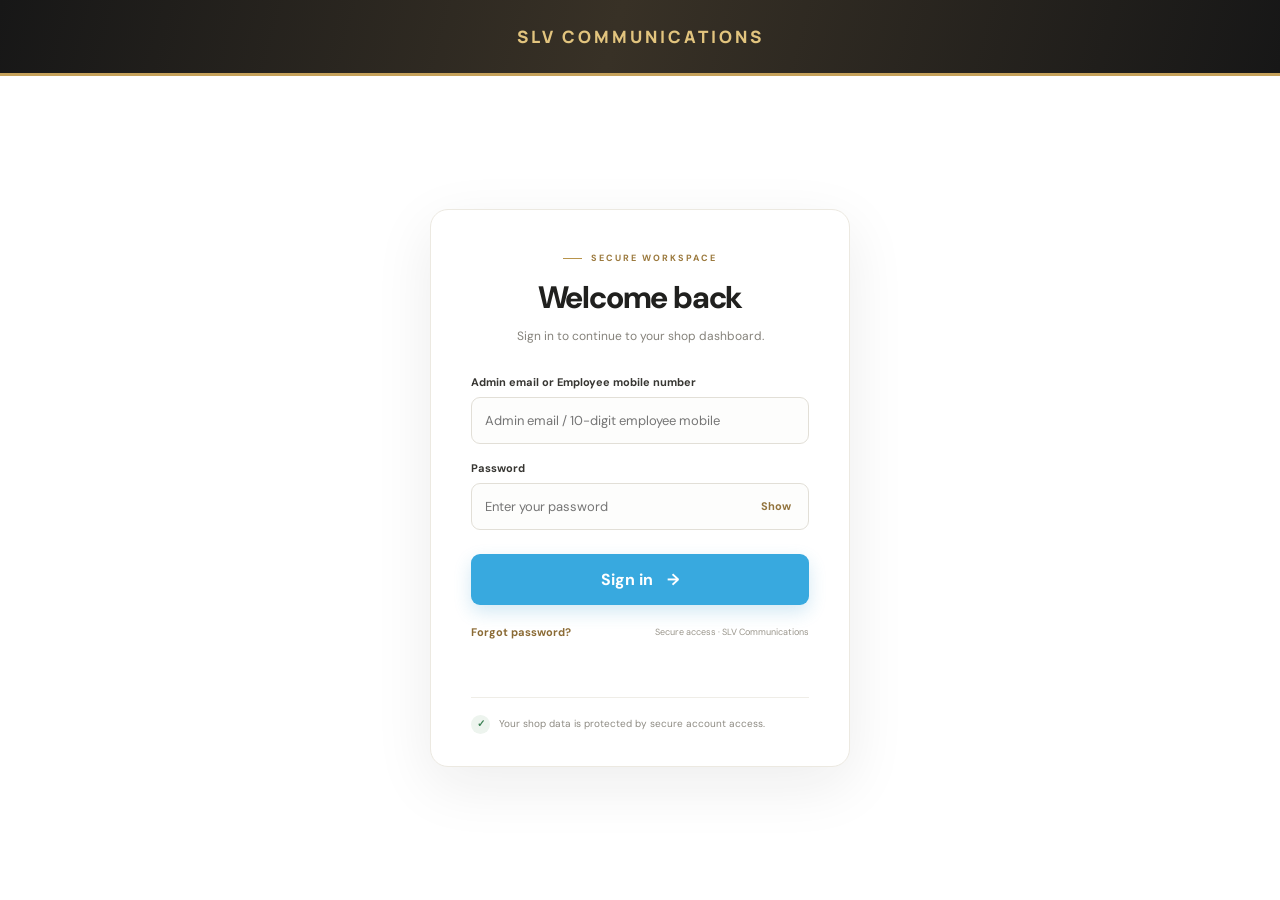
==== commit df5c2833: "Add employee shift controls container to overview" ====
--- a/index.html
+++ b/index.html
@@ -3,12 +3,12 @@
 <head>
   <meta charset="utf-8">
   <meta name="viewport" content="width=device-width, initial-scale=1">
-  <meta name="theme-color" content="#087b59">
+  <meta name="theme-color" content="#111111">
   <title>SLV Shop Manager</title>
   <link rel="preconnect" href="https://fonts.googleapis.com">
   <link rel="preconnect" href="https://fonts.gstatic.com" crossorigin>
   <link href="https://fonts.googleapis.com/css2?family=DM+Sans:wght@400;500;600;700&family=Manrope:wght@500;600;700;800&display=swap" rel="stylesheet">
-  <link rel="stylesheet" href="./styles.css">
+  <link rel="stylesheet" href="./styles.css?v=github-pages-main-1">
 </head>
 <body>
   <main id="login-screen" class="login-shell">
@@ -48,7 +48,6 @@
       <button class="nav-item" data-view="quicklinks"><span>↗</span> Quick Links</button>
       <button class="nav-item" data-view="panforms"><span>▧</span> PAN Applications</button>
       <button class="nav-item" data-view="services"><span>▦</span> Services</button>
-      <button class="nav-item admin-only" data-view="printoutrates"><span>₹</span> Printout & Xerox Rates</button>
       <div class="nav-label nav-gap">MANAGEMENT</div>
       <button class="nav-item admin-only" data-view="wallets"><span>◉</span> Wallets</button>
       <button class="nav-item admin-only" data-view="employees"><span>♙</span> Employees</button>
@@ -71,14 +70,14 @@
     <section class="main-area">
       <header class="topbar">
         <div class="topbar-heading"><div class="topbar-brand"><span class="topbar-brand-mark">S</span><span>SLV COMMUNICATIONS</span></div><div><div class="eyebrow" id="greeting">GOOD DAY</div><h2 id="page-title">Overview</h2></div></div>
-        <div class="user-area"><div class="user-meta"><strong id="user-name">Team member</strong><small id="user-role">Employee</small></div><div class="avatar" id="avatar">S</div><button id="change-password-btn" class="signout-btn">Change password</button><button id="signout-btn" class="signout-btn">Sign out</button></div>
+        <div class="user-area"><div class="profile-menu" id="profile-menu"><button type="button" class="profile-trigger" id="profile-trigger" aria-expanded="false" aria-haspopup="true"><span class="user-meta"><strong id="user-name">Team member</strong><small id="user-role">Employee</small></span><span class="avatar" id="avatar">S</span><span class="profile-chevron">▾</span></button><div class="profile-dropdown hidden" id="profile-dropdown"><div class="profile-dropdown-heading">Account</div><button type="button" id="change-password-btn" class="profile-menu-item">Change password</button><button type="button" id="signout-btn" class="profile-menu-item profile-signout">Sign out</button></div></div></div>
       </header>
       <section id="overview-view" class="view">
         <div class="welcome-row"><div><h1>Your shop, <span>in control.</span></h1><p>Here’s a clear view of today’s operations.</p></div><div class="date-chip" id="today-date"></div></div>
         <div id="employee-announcements" class="employee-announcements"></div>
         <div id="employee-task-reminders" class="employee-announcements"></div>
+        <div id="employee-shift-controls" class="employee-shift-controls"></div>
         <div id="employee-wallets" class="employee-announcements"></div>
-        <div id="wallet-alerts" class="employee-announcements"></div>
         <div class="stat-grid">
           <article class="stat-card"><div class="stat-top"><span>Today’s bills</span><span class="stat-icon">▤</span></div><strong id="today-bill-count">0</strong><small id="today-bill-caption">Your billing activity today</small></article>
           <article class="stat-card"><div class="stat-top"><span>Cash position</span><span class="stat-icon">₹</span></div><strong id="cash-position">₹0.00</strong><small id="cash-position-caption">Shop Cash wallet balance</small></article>
@@ -127,6 +126,6 @@
     }, 5000);
   </script>
   <script src="https://cdn.sheetjs.com/xlsx-0.20.3/package/dist/xlsx.full.min.js"></script>
-  <script type="module" src="./app.js?v=86bd81d"></script>
+  <script type="module" src="./app.js?v=github-pages-main-1"></script>
 </body>
 </html>
--- a/styles.css
+++ b/styles.css
@@ -348,7 +348,7 @@
 .pan-html-char{font-size:1.04em}
 
 /* Form 93 touch-friendly calibration */
-.pan-calibration-toolbar{display:flex;flex-wrap:wrap;align-items:center;gap:8px;padding:10px 14px;background:#fff;border-bottom:1px solid #ddd}.pan-calibration-toolbar button{width:auto;margin:0;padding:8px 12px}.pan-calibration-toolbar small{font-size:11px;color:#666;flex:1 1 100%}.pan-calibration-handle{position:absolute;z-index:20;border:1.5px dashed #1677ff;background:#1677ff12;touch-action:none;cursor:move;pointer-events:auto;min-width:8px;min-height:8px}.pan-calibration-handle[data-number]::after{content:attr(data-number);position:absolute;left:50%;top:50%;transform:translate(-50%,-50%);font:700 9px/1 Arial,sans-serif;color:#0756b5;background:#fff;border:1px solid #1677ff;border-radius:3px;padding:2px;pointer-events:none}.pan-html-space-marker{color:transparent!important;opacity:0!important}.pan-calibrating .pan-html-overlay{pointer-events:none}.pan-calibrating .pan-calibration-handle{pointer-events:auto}.pan-preview-modal{max-height:96vh;overflow:auto}.pan-preview-pages{overflow:auto;touch-action:pan-x pan-y}
+.pan-calibration-toolbar{display:flex;flex-wrap:wrap;align-items:center;gap:8px;padding:10px 14px;background:#fff;border-bottom:1px solid #ddd}.pan-calibration-toolbar button{width:auto;margin:0;padding:8px 12px}.pan-calibration-toolbar small{font-size:11px;color:#666;flex:1 1 100%}.pan-calibration-handle{position:absolute;z-index:20;border:1.5px solid #1677ff;background:rgba(22,119,255,.08);touch-action:none;cursor:move;pointer-events:auto;min-width:10px;min-height:12px;box-sizing:border-box}.pan-calibration-handle[data-number]::after{content:attr(data-number);position:absolute;left:-2px;top:-15px;transform:none;font:700 9px/11px Arial,sans-serif;color:#0756b5;background:#fff;border:1px solid #1677ff;border-radius:3px;padding:0 3px;min-width:10px;text-align:center;white-space:nowrap;pointer-events:none;z-index:2}.pan-html-space-marker{color:transparent!important;opacity:0!important}.pan-calibrating .pan-html-overlay{pointer-events:none}.pan-calibrating .pan-calibration-handle{pointer-events:auto}.pan-preview-modal{max-height:96vh;overflow:auto}.pan-preview-pages{overflow:auto;touch-action:pan-x pan-y}
 
 /* Mobile login layout: also covers Android webviews using a desktop-sized CSS viewport */
 @media (max-width: 900px), (pointer: coarse) and (orientation: portrait) {
@@ -552,92 +552,84 @@
 .service-picker-options button:hover,.service-picker-options button:focus{background:#f2eee5;outline:none}
 .service-picker-empty{padding:12px;font-size:12px;color:#555}
 
-/* Admin-only PAN calibration: visibly mark reserved space positions */
+
+/* SLV sky-blue theme: replace charcoal UI surfaces with sky blue and white text */
+:root{--slv-sky:#38a9df;--slv-sky-deep:#238fc9}
+.sidebar{background:linear-gradient(180deg,var(--slv-sky),var(--slv-sky-deep))!important;color:#fff}
+.sidebar-brand strong,.sidebar-brand small,.nav-label,.sidebar-bottom{color:#fff!important}
+.brand-symbol,.slv-logo-mark,.topbar-brand-mark{background:var(--slv-sky-deep)!important;border-color:#d8f2ff!important;color:#fff!important}
+.nav-item{color:#fff!important}
+.nav-item span{color:#fff!important}
+.nav-item.active,.nav-item:hover{background:rgba(255,255,255,.22)!important;color:#fff!important;border-color:rgba(255,255,255,.3)!important}
+.sidebar-bottom{border-color:rgba(255,255,255,.28)!important}
+.primary-btn{background:var(--slv-sky)!important;color:#fff!important;box-shadow:0 7px 18px rgba(35,143,201,.2)!important}
+.primary-btn:hover{background:var(--slv-sky-deep)!important;color:#fff!important}
+.primary-btn span{color:#fff!important}
+.pan-preview-header{background:var(--slv-sky)!important;color:#fff!important;border-bottom-color:var(--slv-sky-deep)!important}
+.pan-preview-header small{color:#fff!important}
+.pan-step-dot.active{background:var(--slv-sky)!important;border-color:var(--slv-sky)!important;color:#fff!important}
+
+/* Normal Billing stays clean white with black text */
+.billing-editor,.billing-editor .billing-row,.billing-editor .billing-totals{
+ background:#fff!important;color:#171717!important
+}
+.billing-editor,.billing-editor *{color:#171717}
+.billing-editor input,.billing-editor select,.billing-editor textarea{
+ background:#fff!important;color:#171717!important;border-color:#d8d8d8!important
+}
+.billing-editor .billing-row-total{color:#171717!important}
+.billing-editor .primary-btn,.billing-editor button.primary-btn{
+ background:#fff!important;color:#171717!important;border:1px solid #bfc6cc!important;box-shadow:none!important
+}
+.billing-editor .primary-btn:hover,.billing-editor button.primary-btn:hover{
+ background:#f4f7f9!important;color:#171717!important
+}
+
+
+/* Compact profile dropdown for password and sign-out actions */
+.profile-menu{position:relative}
+.profile-trigger{display:flex;align-items:center;gap:10px;padding:4px 5px 4px 10px;border:1px solid transparent;border-radius:12px;background:transparent;color:#171717;cursor:pointer;text-align:right}
+.profile-trigger:hover,.profile-trigger[aria-expanded="true"]{background:#f5f9fc;border-color:#dcecf5}
+.profile-trigger .user-meta{display:block}
+.profile-chevron{font-size:12px;color:#6d8796}
+.profile-dropdown{position:absolute;right:0;top:calc(100% + 9px);z-index:1000;width:190px;padding:7px;background:#fff;border:1px solid #dce5eb;border-radius:12px;box-shadow:0 14px 38px rgba(20,55,75,.16)}
+.profile-dropdown-heading{padding:9px 10px 7px;color:#71818a;font-size:9px;font-weight:800;letter-spacing:1.4px;text-transform:uppercase}
+.profile-menu-item{display:flex;align-items:center;width:100%;padding:11px 10px;border:0;border-radius:8px;background:#fff;color:#171717;text-align:left;font:600 12px "DM Sans",sans-serif;cursor:pointer}
+.profile-menu-item:hover{background:#edf7fc}
+.profile-menu-item.profile-signout{color:#a43b35}
+@media(max-width:600px){
+ .profile-trigger{gap:6px;padding:3px}
+ .profile-trigger .user-meta{display:none}
+ .profile-dropdown{right:0;width:180px}
+}
+
 .pan-calibration-handle[data-kind="space"]{border-color:#a16207;background:rgba(234,179,8,.12);border-style:solid}
 .pan-calibration-handle[data-kind="space"]::after{content:attr(data-number) " · SPACE";color:#713f12;border-color:#a16207;background:#fef3c7;white-space:nowrap;font-size:8px}
 
-
-/* SLV bright refresh: fresh emerald, clean white and warm gold branding */
-:root{
- --ink:#17251f;
- --muted:#66756d;
- --gold:#c69a3b;
- --gold-soft:#fff5d9;
- --line:#dce9e1;
- --paper:#ffffff;
- --canvas:#f3faf6;
- --green:#15966a;
-}
-body{background:var(--canvas);color:var(--ink)}
-.login-shell{background:#f7fcf9}
-.login-brand{background:linear-gradient(145deg,#087b59 0%,#07543f 100%);color:#fff}
-.brand-mark{color:#ffdf8b}
-.brand-line{background:#d8b45e}
-.eyebrow{color:#b4872c}
-.brand-copy h1 em{color:#ffdc82}
-.brand-copy p{color:#d8eee4}
-.brand-foot{color:#b8d7c9}
-.login-panel{background:linear-gradient(135deg,#f7fcf9,#eaf7f0)}
-.login-card{background:#fff;border:1px solid #dcebe2;border-radius:18px;padding:34px;box-shadow:0 16px 44px rgba(16,89,62,.09)}
-.login-card input,.search-input{border-color:#d5e5db;background:#fbfefc}
-.login-card input:focus,.search-input:focus{border-color:#15966a;box-shadow:0 0 0 3px rgba(21,150,106,.12)}
-.primary-btn{background:#12845f;color:#fff;box-shadow:0 5px 14px rgba(18,132,95,.16)}
-.primary-btn:hover{background:#096b4d}
-.primary-btn span{color:#ffdf8b}
-.app-shell{background:var(--canvas)}
-.sidebar{background:#fff;color:#20362b;border-right:1px solid #dce9e1;box-shadow:3px 0 18px rgba(16,80,55,.035)}
-.sidebar-brand strong{color:#183c2d}
-.sidebar-brand small{color:#82948a}
-.brand-symbol{border-color:#c69a3b;color:#a57920;background:#fff9e9}
-.nav-label{color:#91a39a}
-.nav-item{color:#52665b}
-.nav-item span{color:#15966a}
-.nav-item.active,.nav-item:hover{background:#e6f6ed;color:#086b4b}
-.sidebar-bottom{border-color:#e4eee8;color:#83938a}
-.secure-dot{background:#1caf78}
-.topbar{background:#fff;border-bottom-color:#dce9e1}
-.avatar{background:#e5f6ec;color:#08734f}
-.signout-btn{border-color:#dce9e1;color:#315344}
-.view{background:transparent}
-.welcome-row h1 span{color:#15966a}
-.stat-card,.admin-module-stats>div,.admin-table-wrap,.admin-editor,.empty-panel{border-color:#dce9e1;box-shadow:0 5px 18px rgba(24,83,58,.035)}
-.stat-icon,.category-icon{background:#e7f6ed;color:#11845e}
-.category-card{border:1px solid #273b31;background:#fff}
-.category-card:hover,.category-card.selected{border-color:#15966a;box-shadow:0 5px 15px rgba(21,150,106,.10)}
-.category-card small,.stat-card small{color:#718278}
-.service-item{border-color:#dce9e1;background:#fff}
-.service-item span{color:#15966a}
-.empty-state,.loading-card{border-color:#d6e7dc;background:#fbfefc;color:#708177}
-.empty-icon{color:#15966a}
-.admin-module-head h2,.section-heading h3{color:#183c2d}
-.admin-module-head p,.admin-editor-head p{color:#718278}
-.admin-module-stats small,.admin-service-main small{color:#718278}
-.admin-service-row{border-color:#e4eee8}
-input,select,textarea{accent-color:#15966a}
-button:not(.nav-item):focus-visible,input:focus-visible,select:focus-visible,textarea:focus-visible{outline:2px solid rgba(21,150,106,.55);outline-offset:2px}
-@media(max-width:600px){
- .sidebar{background:#fff;border-bottom:1px solid #dce9e1;box-shadow:0 3px 12px rgba(16,80,55,.05)}
- .login-card{padding:26px 21px}
-}
-
-
-/* Service slab editor */
-.service-slab-editor{display:grid;gap:14px;margin:16px 0;padding:16px;border:1px solid #d8dfeb;border-radius:14px;background:#f8fbff}
-.service-slab-group{display:grid;gap:10px}
-.service-slab-head{display:flex;align-items:center;justify-content:space-between;gap:12px}
-.service-slab-head strong{font-size:14px;color:#18243a}
-.service-slab-row{display:grid;grid-template-columns:repeat(3,minmax(0,1fr)) auto;align-items:end;gap:10px;padding:10px;background:#fff;border:1px solid #e1e7f0;border-radius:10px}
-.service-slab-row label{display:grid;gap:5px;font-size:12px;color:#526078}
-.service-slab-row input{width:100%;min-width:0}
-@media(max-width:700px){.service-slab-row{grid-template-columns:repeat(2,minmax(0,1fr))}.service-slab-row button{justify-self:start}}
-
-/* Quick Links: logo-first launcher cards */
-.quick-link-grid{grid-template-columns:repeat(auto-fill,minmax(116px,1fr));gap:16px}
-.quick-link-card{display:flex;flex-direction:column;align-items:center;justify-content:flex-start;gap:10px;padding:16px 10px;text-align:center;min-width:0}
-.quick-link-launch{width:100%;display:flex;flex-direction:column;align-items:center;gap:9px;color:#202020;text-decoration:none;border-radius:10px;outline-offset:4px}
-.quick-link-mark{width:76px;height:76px;display:grid;place-items:center;border:1px solid #e1e1e1;border-radius:18px;background:#fff;color:#9a772d;font-size:30px;transition:transform .18s ease,box-shadow .18s ease,border-color .18s ease}
-.quick-link-mark img{width:62px;height:62px;object-fit:contain}
-.quick-link-launch:hover .quick-link-mark{transform:translateY(-3px);border-color:#c9a34c;box-shadow:0 7px 18px rgba(0,0,0,.09)}
-.quick-link-name{display:block;width:100%;font-size:13px;line-height:1.35;font-weight:700;overflow-wrap:anywhere}
-.quick-link-admin{justify-content:center}
-@media(max-width:760px){.quick-link-grid{grid-template-columns:repeat(3,minmax(0,1fr));gap:10px}.quick-link-card{padding:13px 7px}.quick-link-mark{width:64px;height:64px;border-radius:15px}.quick-link-mark img{width:52px;height:52px}.quick-link-name{font-size:12px}.quick-link-admin{gap:6px}.quick-link-admin span{width:100%;margin:0}}
+/* Employee view: keep the SLV logo beside the Overview heading only. */
+.employee-mode .sidebar-brand{display:none!important}
+
+/* Definitively hide the sidebar logo for employee accounts; retain the topbar logo. */
+#app-screen.employee-mode .sidebar > .sidebar-brand,
+#app-screen.employee-mode .sidebar > .sidebar-brand[hidden]{display:none!important;visibility:hidden!important;height:0!important;min-height:0!important;margin:0!important;padding:0!important}
+
+/* Recharge-required wallets stay inside Assigned Wallets and blink red. */
+#employee-wallets .employee-wallet-card.wallet-low-balance{
+ border:2px solid #dc2626!important;
+ background:#fff0f0!important;
+ color:#991b1b!important;
+ animation:walletLowBalanceBlink 1s ease-in-out infinite;
+}
+#employee-wallets .employee-wallet-card.wallet-low-balance strong,
+#employee-wallets .employee-wallet-card.wallet-low-balance b{color:#b91c1c!important}
+#employee-wallets .employee-wallet-card.wallet-low-balance small{color:#991b1b!important}
+.wallet-recharge-flag{
+ display:inline-block;margin:5px 0 0;padding:3px 6px;border-radius:4px;
+ background:#dc2626;color:#fff!important;font-size:9px;font-style:normal;
+ font-weight:900;letter-spacing:.4px;animation:walletFlagBlink .8s steps(2,start) infinite;
+}
+@keyframes walletFlagBlink{to{opacity:.35}}
+@media(prefers-reduced-motion:reduce){
+ #employee-wallets .employee-wallet-card.wallet-low-balance,.wallet-recharge-flag{animation:none!important}
+ #employee-wallets .employee-wallet-card.wallet-low-balance{background:#fecaca!important}
+}
